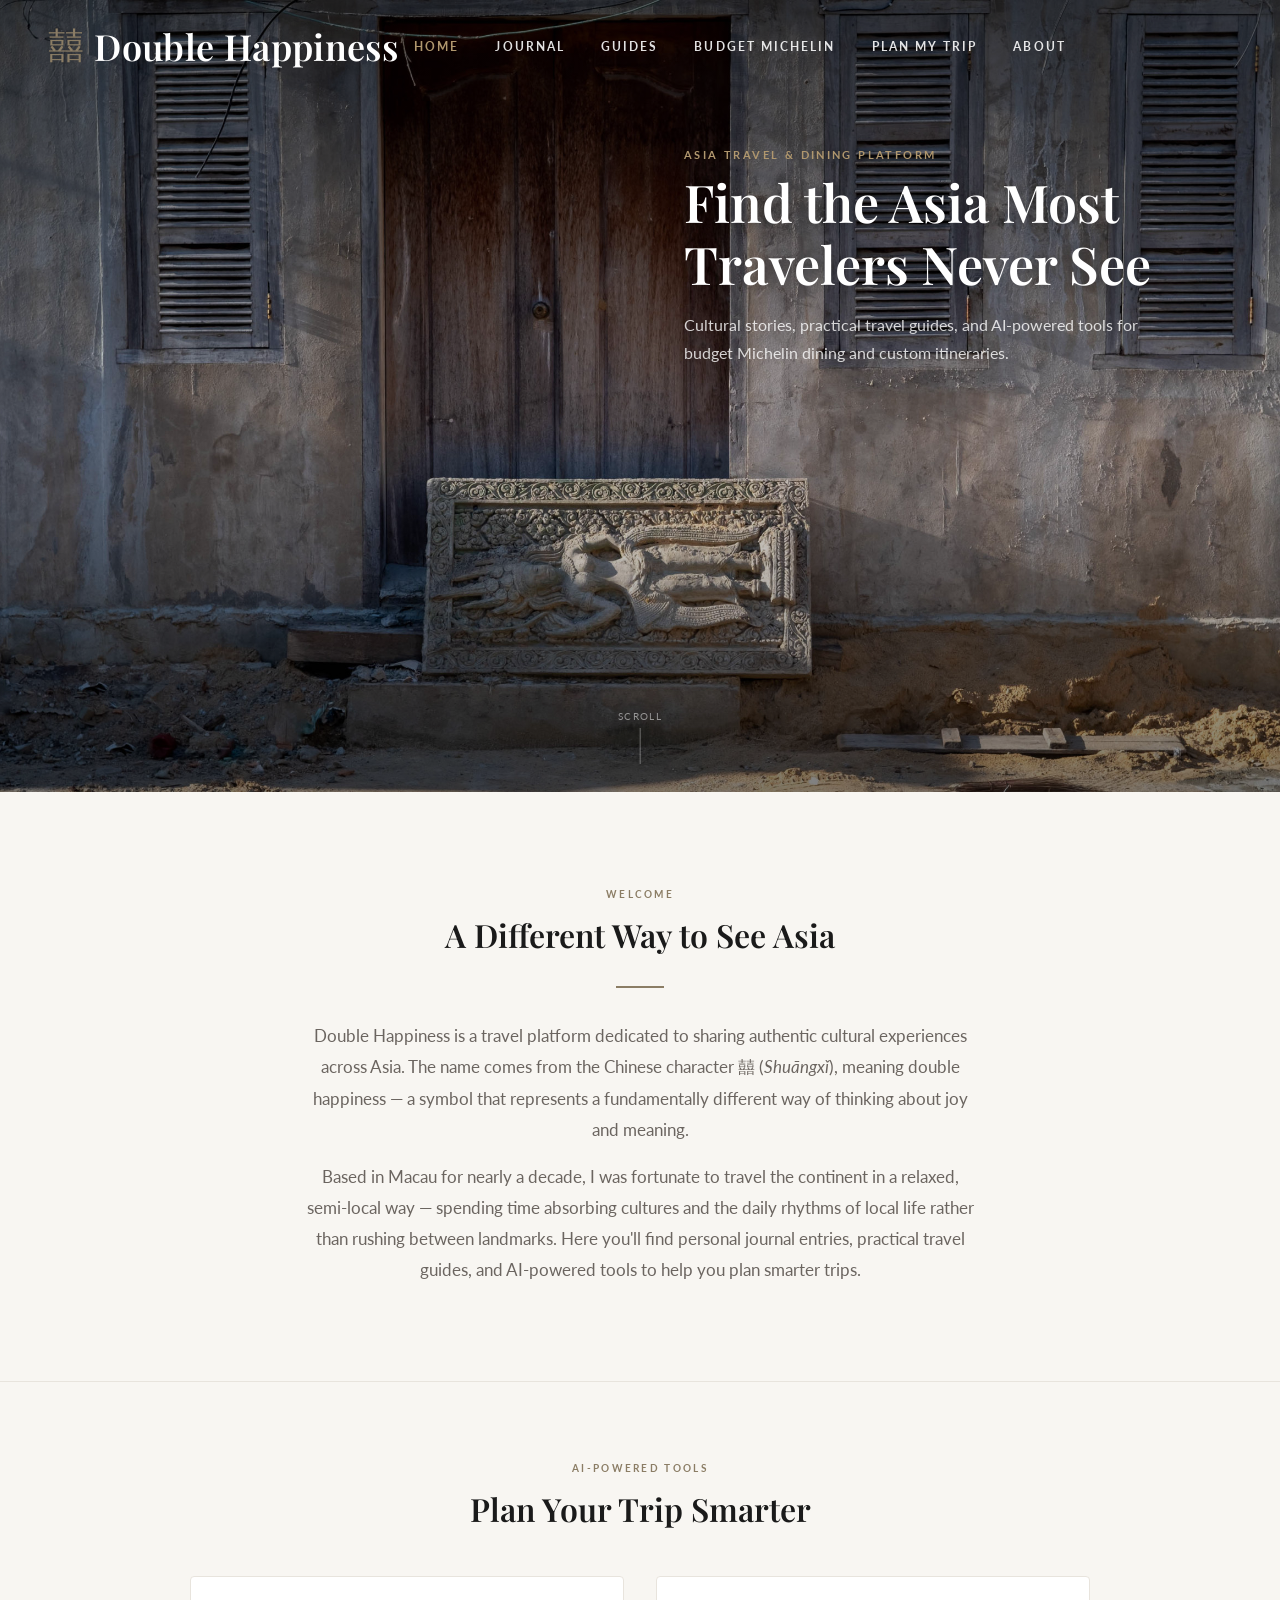
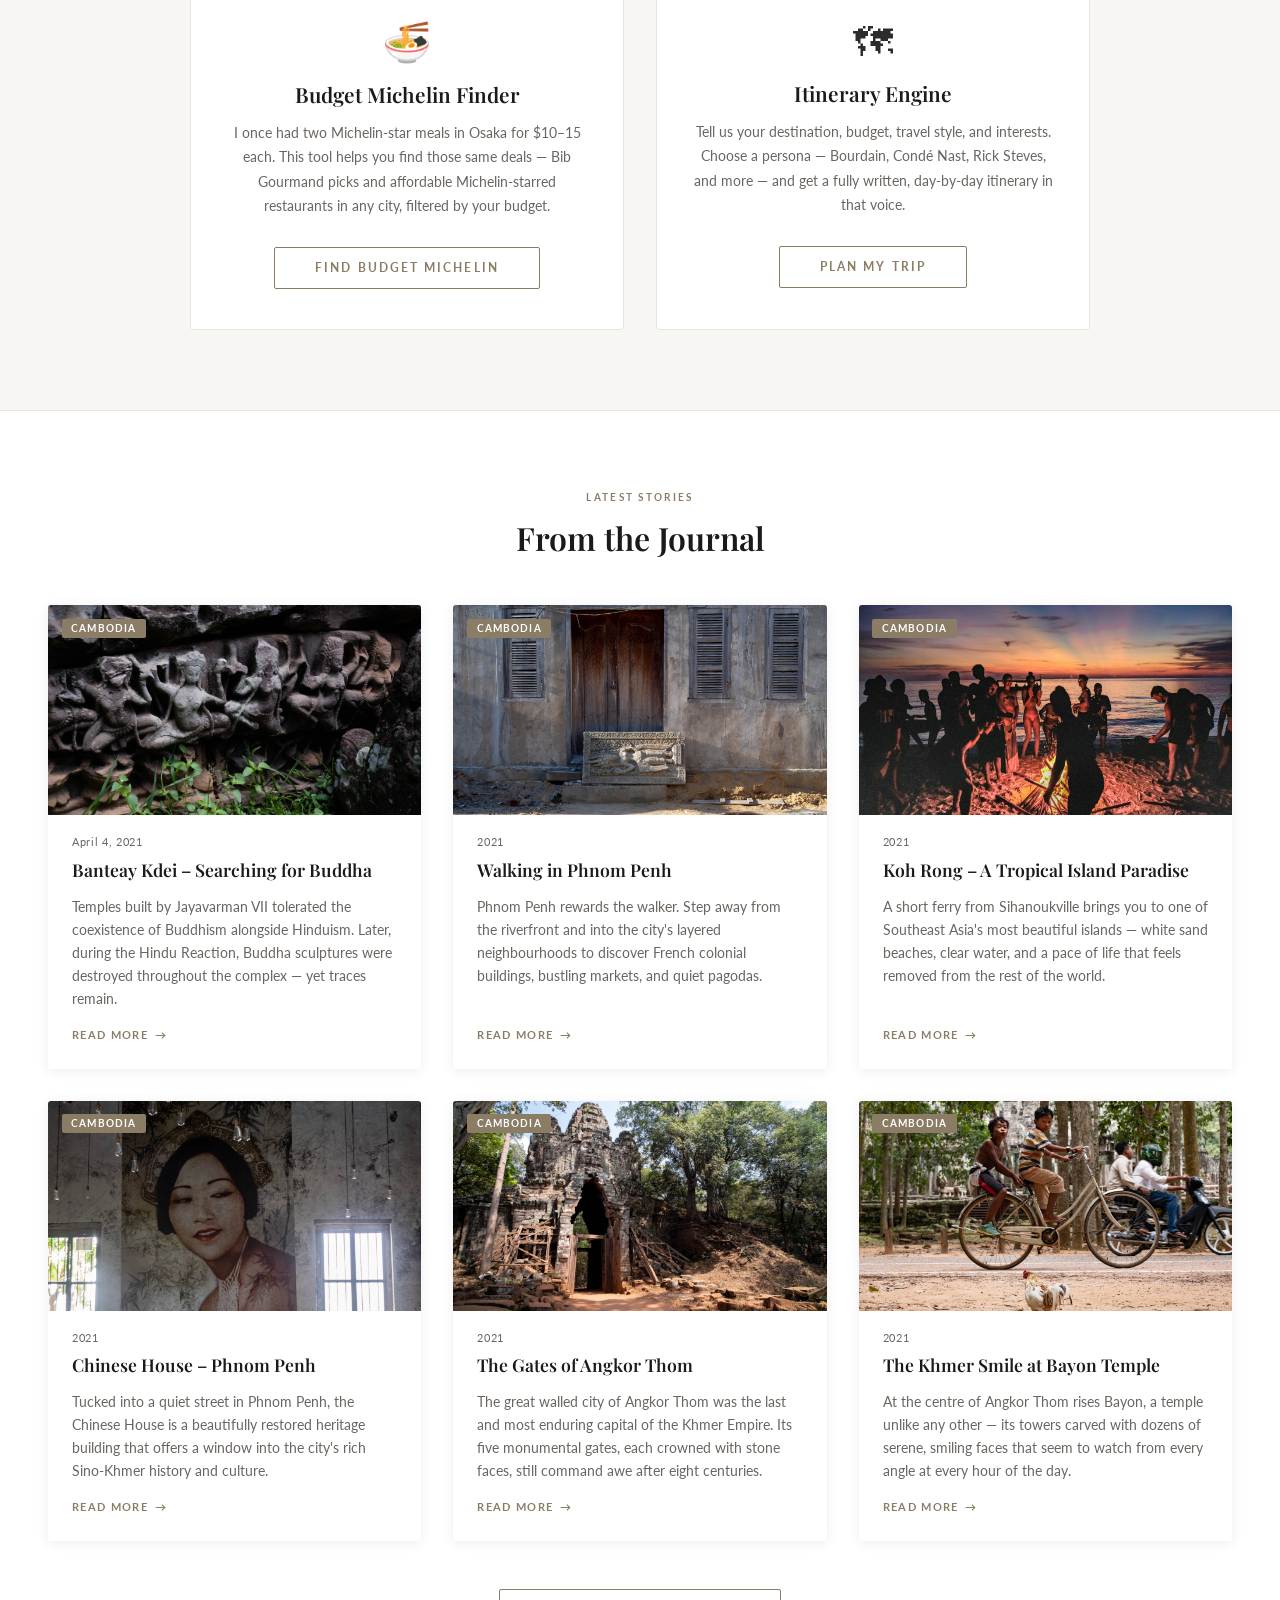
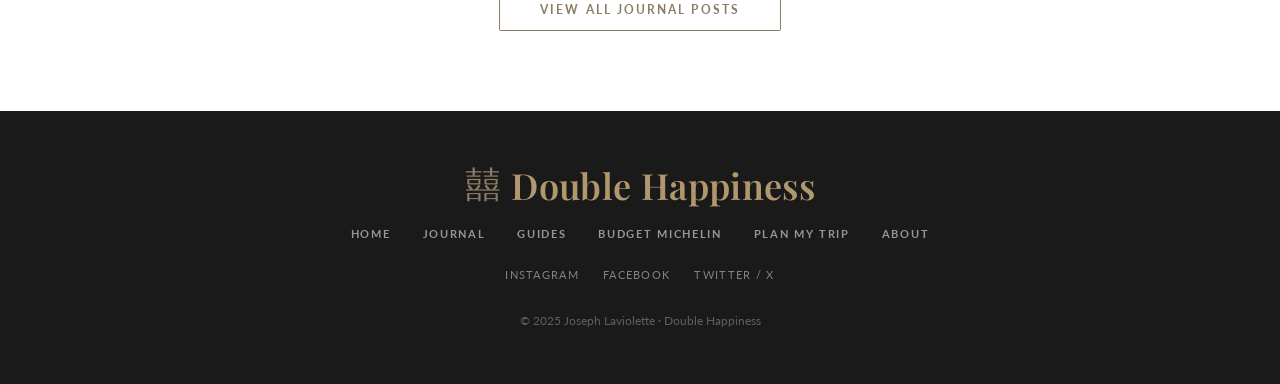
==== index.html @ 0dd3d12e "Transform site: navigation, journal, guides, Michelin finder, itinerary engine - Rename blog.html → " ====
<!DOCTYPE html>
<html lang="en">
<head>
  <meta charset="UTF-8">
  <meta name="viewport" content="width=device-width, initial-scale=1.0">
  <title>Double Happiness – Asia Travel & Dining Platform</title>
  <meta name="description" content="Double Happiness is an Asia travel platform by Joseph Laviolette — cultural stories, practical guides, and AI-powered tools to plan your perfect Asia trip.">
  <link rel="canonical" href="https://doublehappiness.life/">
  <link rel="preconnect" href="https://fonts.googleapis.com">
  <link rel="preconnect" href="https://fonts.gstatic.com" crossorigin>
  <link href="https://fonts.googleapis.com/css2?family=Playfair+Display:ital,wght@0,400;0,600;1,400&family=Lato:wght@300;400;700&display=swap" rel="stylesheet">
  <link rel="stylesheet" href="css/styles.css">
</head>
<body>

  <!-- Sticky nav (appears on scroll) -->
  <nav class="sticky-nav" id="stickyNav" aria-label="Primary navigation">
    <a href="index.html" class="logo">
      <span class="logo-char">囍</span>
      <span class="logo-text">
        <span class="logo-name">Double Happiness</span>
        <span class="logo-tagline">Asia Travel & Dining Platform</span>
      </span>
    </a>
    <div class="hero-nav">
      <a href="index.html" class="active">Home</a>
      <a href="journal.html">Journal</a>
      <a href="guides.html">Guides</a>
      <a href="michelin.html">Budget Michelin</a>
      <a href="plan.html">Plan My Trip</a>
      <a href="about.html">About</a>
    </div>
    <div></div>
  </nav>

  <!-- HERO -->
  <header class="hero">

    <div class="hero-header">
      <!-- Logo – left column -->
      <a href="index.html" class="logo">
        <span class="logo-char">囍</span>
        <span class="logo-text">
          <span class="logo-name">Double Happiness</span>
          <span class="logo-tagline">Asia Travel & Dining Platform</span>
        </span>
      </a>

      <!-- Nav – center column -->
      <nav class="hero-nav" aria-label="Primary navigation">
        <a href="index.html" class="active">Home</a>
        <a href="journal.html">Journal</a>
        <a href="guides.html">Guides</a>
        <a href="michelin.html">Budget Michelin</a>
        <a href="plan.html">Plan My Trip</a>
        <a href="about.html">About</a>
      </nav>

      <!-- Right column (empty, balances grid) -->
      <div></div>
    </div>

    <!-- Hero text -->
    <div class="hero-body">
      <div>
        <p class="hero-label">Asia Travel & Dining Platform</p>
        <h1 class="hero-title">Find the Asia Most Travelers Never See</h1>
        <p class="hero-desc">Cultural stories, practical travel guides, and AI-powered tools for budget Michelin dining and custom itineraries.</p>
      </div>
    </div>

    <!-- Scroll indicator -->
    <div class="scroll-cue" aria-hidden="true">Scroll</div>

  </header>

  <!-- INTRO -->
  <section class="intro">
    <div class="intro-inner">
      <span class="section-label">Welcome</span>
      <h2>A Different Way to See Asia</h2>
      <div class="divider"></div>
      <p>
        Double Happiness is a travel platform dedicated to sharing authentic cultural experiences across Asia. The name comes from the Chinese character 囍 (<em>Shuāngxǐ</em>), meaning double happiness — a symbol that represents a fundamentally different way of thinking about joy and meaning.
      </p>
      <p>
        Based in Macau for nearly a decade, I was fortunate to travel the continent in a relaxed, semi-local way — spending time absorbing cultures and the daily rhythms of local life rather than rushing between landmarks. Here you'll find personal journal entries, practical travel guides, and AI-powered tools to help you plan smarter trips.
      </p>
    </div>
  </section>

  <!-- TOOLS SECTION -->
  <section class="tools-section">
    <div class="section-header">
      <span class="section-label">AI-Powered Tools</span>
      <h2>Plan Your Trip Smarter</h2>
    </div>
    <div class="tools-grid">

      <article class="tool-feature-card">
        <div class="tool-feature-icon">🍜</div>
        <h3>Budget Michelin Finder</h3>
        <p>I once had two Michelin-star meals in Osaka for $10–15 each. This tool helps you find those same deals — Bib Gourmand picks and affordable Michelin-starred restaurants in any city, filtered by your budget.</p>
        <a href="michelin.html" class="btn-outline">Find Budget Michelin</a>
      </article>

      <article class="tool-feature-card">
        <div class="tool-feature-icon">🗺</div>
        <h3>Itinerary Engine</h3>
        <p>Tell us your destination, budget, travel style, and interests. Choose a persona — Bourdain, Condé Nast, Rick Steves, and more — and get a fully written, day-by-day itinerary in that voice.</p>
        <a href="plan.html" class="btn-outline">Plan My Trip</a>
      </article>

    </div>
  </section>

  <!-- JOURNAL POSTS -->
  <section class="blog-section">
    <div class="section-header">
      <span class="section-label">Latest Stories</span>
      <h2>From the Journal</h2>
    </div>

    <div class="posts-grid">

      <!-- Post 1: Banteay Kdei -->
      <article class="post-card">
        <div class="post-card-img">
          <img src="images/bantaey-kdei-1577.jpg" alt="Banteay Kdei temple carvings, Cambodia" loading="lazy">
          <span class="post-tag">Cambodia</span>
        </div>
        <div class="post-card-body">
          <p class="post-meta">April 4, 2021</p>
          <h3><a href="posts/banteay-kdei.html">Banteay Kdei – Searching for Buddha</a></h3>
          <p class="post-excerpt">Temples built by Jayavarman VII tolerated the coexistence of Buddhism alongside Hinduism. Later, during the Hindu Reaction, Buddha sculptures were destroyed throughout the complex — yet traces remain.</p>
          <a href="posts/banteay-kdei.html" class="read-more">Read More</a>
        </div>
      </article>

      <!-- Post 2: Walking in Phnom Penh -->
      <article class="post-card">
        <div class="post-card-img">
          <img src="images/phnom-penh-9-of-10-scaled.jpg" alt="Walking the streets of Phnom Penh, Cambodia" loading="lazy">
          <span class="post-tag">Cambodia</span>
        </div>
        <div class="post-card-body">
          <p class="post-meta">2021</p>
          <h3><a href="posts/walking-in-phnom-penh.html">Walking in Phnom Penh</a></h3>
          <p class="post-excerpt">Phnom Penh rewards the walker. Step away from the riverfront and into the city's layered neighbourhoods to discover French colonial buildings, bustling markets, and quiet pagodas.</p>
          <a href="posts/walking-in-phnom-penh.html" class="read-more">Read More</a>
        </div>
      </article>

      <!-- Post 3: Koh Rong -->
      <article class="post-card">
        <div class="post-card-img">
          <img src="images/koh-rong-2-of-15-scaled.jpg" alt="Turquoise waters of Koh Rong island, Cambodia" loading="lazy">
          <span class="post-tag">Cambodia</span>
        </div>
        <div class="post-card-body">
          <p class="post-meta">2021</p>
          <h3><a href="posts/koh-rong.html">Koh Rong – A Tropical Island Paradise</a></h3>
          <p class="post-excerpt">A short ferry from Sihanoukville brings you to one of Southeast Asia's most beautiful islands — white sand beaches, clear water, and a pace of life that feels removed from the rest of the world.</p>
          <a href="posts/koh-rong.html" class="read-more">Read More</a>
        </div>
      </article>

      <!-- Post 4: Chinese House -->
      <article class="post-card">
        <div class="post-card-img">
          <img src="images/Chinese-House-Girl-1-of-1-scaled.jpg" alt="Chinese House interior, Phnom Penh" loading="lazy">
          <span class="post-tag">Cambodia</span>
        </div>
        <div class="post-card-body">
          <p class="post-meta">2021</p>
          <h3><a href="posts/chinese-house-phnom-penh.html">Chinese House – Phnom Penh</a></h3>
          <p class="post-excerpt">Tucked into a quiet street in Phnom Penh, the Chinese House is a beautifully restored heritage building that offers a window into the city's rich Sino-Khmer history and culture.</p>
          <a href="posts/chinese-house-phnom-penh.html" class="read-more">Read More</a>
        </div>
      </article>

      <!-- Post 5: Gates of Angkor Thom -->
      <article class="post-card">
        <div class="post-card-img">
          <img src="images/Angkor-Thom-1-of-1.jpg" alt="The South Gate of Angkor Thom, Cambodia" loading="lazy">
          <span class="post-tag">Cambodia</span>
        </div>
        <div class="post-card-body">
          <p class="post-meta">2021</p>
          <h3><a href="posts/gates-of-angkor-thom.html">The Gates of Angkor Thom</a></h3>
          <p class="post-excerpt">The great walled city of Angkor Thom was the last and most enduring capital of the Khmer Empire. Its five monumental gates, each crowned with stone faces, still command awe after eight centuries.</p>
          <a href="posts/gates-of-angkor-thom.html" class="read-more">Read More</a>
        </div>
      </article>

      <!-- Post 6: Bayon Temple -->
      <article class="post-card">
        <div class="post-card-img">
          <img src="images/Bayon-4-of-2-scaled.jpg" alt="The enigmatic faces of Bayon Temple, Angkor" loading="lazy">
          <span class="post-tag">Cambodia</span>
        </div>
        <div class="post-card-body">
          <p class="post-meta">2021</p>
          <h3><a href="posts/khmer-smile-bayon-temple.html">The Khmer Smile at Bayon Temple</a></h3>
          <p class="post-excerpt">At the centre of Angkor Thom rises Bayon, a temple unlike any other — its towers carved with dozens of serene, smiling faces that seem to watch from every angle at every hour of the day.</p>
          <a href="posts/khmer-smile-bayon-temple.html" class="read-more">Read More</a>
        </div>
      </article>

    </div>

    <div class="view-all-wrap">
      <a href="journal.html" class="btn-outline">View All Journal Posts</a>
    </div>
  </section>

  <!-- FOOTER -->
  <footer>
    <a href="index.html" class="footer-logo logo">
      <span class="logo-char">囍</span>
      <span class="logo-text">
        <span class="logo-name">Double Happiness</span>
        <span class="logo-tagline">Asia Travel & Dining Platform</span>
      </span>
    </a>

    <nav class="footer-nav" aria-label="Footer navigation">
      <a href="index.html">Home</a>
      <a href="journal.html">Journal</a>
      <a href="guides.html">Guides</a>
      <a href="michelin.html">Budget Michelin</a>
      <a href="plan.html">Plan My Trip</a>
      <a href="about.html">About</a>
    </nav>

    <div class="footer-social">
      <a href="https://www.instagram.com/" target="_blank" rel="noopener">Instagram</a>
      <a href="https://www.facebook.com/" target="_blank" rel="noopener">Facebook</a>
      <a href="https://twitter.com/" target="_blank" rel="noopener">Twitter / X</a>
    </div>

    <p class="footer-copy">&copy; 2025 Joseph Laviolette · Double Happiness</p>
  </footer>

  <script>
    const stickyNav = document.getElementById('stickyNav');
    const heroEl = document.querySelector('.hero');
    window.addEventListener('scroll', () => {
      const threshold = heroEl.offsetHeight * 0.65;
      stickyNav.classList.toggle('visible', window.scrollY > threshold);
    }, { passive: true });
  </script>

</body>
</html>
---- css/styles.css ----
/* ===========================
   Double Happiness – styles.css
   =========================== */

*, *::before, *::after { box-sizing: border-box; margin: 0; padding: 0; }

html { font-size: 16px; scroll-behavior: smooth; }

body {
  font-family: 'Lato', sans-serif;
  color: #2c2c2c;
  background: #fff;
  -webkit-font-smoothing: antialiased;
}

:root {
  --gold: #8b7d65;
  --gold-light: #b0976e;
  --dark: #1a1a1a;
  --text: #2c2c2c;
  --text-light: #6b6560;
  --bg-light: #f8f6f2;
  --border: #e8e4dd;
  --white: #fff;
}

img { display: block; max-width: 100%; }
a { color: inherit; }

/* ── Typography ── */
h1, h2, h3, h4 { font-family: 'Playfair Display', serif; font-weight: 600; line-height: 1.2; }


/* ══════════════════════════════
   LOGO
══════════════════════════════ */
.logo {
  display: flex;
  align-items: center;
  gap: 0.65rem;
  text-decoration: none;
  flex-shrink: 0;
}

.logo-char {
  font-size: 2.25rem;
  color: var(--gold);
  line-height: 1;
  font-family: serif;
}

.logo-text {
  display: flex;
  flex-direction: column;
}

.logo-name {
  font-family: 'Playfair Display', serif;
  font-size: 2.25rem;
  font-weight: 600;
  color: #fff;
  letter-spacing: 0.01em;
  line-height: 1;
  white-space: nowrap;
}

.logo-tagline {
  display: none;
}


/* ══════════════════════════════
   HERO (HOME PAGE)
══════════════════════════════ */
.hero {
  position: relative;
  min-height: 88vh;
  background-image: url('../images/phnom-penh-9-of-10-scaled.jpg');
  background-size: cover;
  background-position: center 45%;
  display: flex;
  flex-direction: column;
}

.hero::before {
  content: '';
  position: absolute;
  inset: 0;
  background: linear-gradient(
    to bottom,
    rgba(0,0,0,0.58) 0%,
    rgba(0,0,0,0.12) 55%,
    rgba(0,0,0,0.5) 100%
  );
  pointer-events: none;
}

/* Header bar inside hero */
.hero-header {
  position: relative;
  z-index: 10;
  display: grid;
  grid-template-columns: 1fr auto 1fr;
  align-items: center;
  padding: 1.75rem 3rem;
  gap: 1rem;
}

.hero-nav {
  display: flex;
  gap: 2.25rem;
  justify-content: center;
}

.hero-nav a {
  color: rgba(255,255,255,0.88);
  text-decoration: none;
  font-size: 0.72rem;
  letter-spacing: 0.18em;
  text-transform: uppercase;
  font-weight: 700;
  transition: color 0.2s;
}

.hero-nav a:hover,
.hero-nav a.active { color: var(--gold-light); }

/* Bottom text block in hero */
.hero-body {
  position: relative;
  z-index: 10;
  flex: 1;
  display: flex;
  align-items: flex-start;
  justify-content: flex-end;
  padding: 3.5rem 3.5rem 0;
}

.hero-label {
  font-size: 0.68rem;
  letter-spacing: 0.22em;
  text-transform: uppercase;
  color: var(--gold-light);
  font-weight: 700;
  margin-bottom: 0.6rem;
}

.hero-title {
  font-family: 'Playfair Display', serif;
  font-size: clamp(2rem, 4.5vw, 3.25rem);
  color: #fff;
  line-height: 1.2;
  max-width: 540px;
  font-weight: 600;
  text-shadow: 0 2px 12px rgba(0,0,0,0.25);
}

.hero-desc {
  margin-top: 1rem;
  font-size: 1rem;
  color: rgba(255,255,255,0.8);
  line-height: 1.7;
  max-width: 480px;
}

/* Scroll cue */
.scroll-cue {
  position: absolute;
  bottom: 1.75rem;
  left: 50%;
  transform: translateX(-50%);
  z-index: 10;
  display: flex;
  flex-direction: column;
  align-items: center;
  gap: 0.4rem;
  color: rgba(255,255,255,0.5);
  font-size: 0.6rem;
  letter-spacing: 0.15em;
  text-transform: uppercase;
}

.scroll-cue::after {
  content: '';
  display: block;
  width: 1px;
  height: 36px;
  background: rgba(255,255,255,0.35);
}


/* ══════════════════════════════
   STICKY NAV (scrolled state)
══════════════════════════════ */
.sticky-nav {
  position: fixed;
  top: 0;
  left: 0;
  right: 0;
  z-index: 100;
  background: rgba(20,18,16,0.96);
  backdrop-filter: blur(8px);
  display: grid;
  grid-template-columns: 1fr auto 1fr;
  align-items: center;
  padding: 1rem 3rem;
  gap: 1rem;
  transform: translateY(-100%);
  transition: transform 0.3s ease;
}

.sticky-nav.visible { transform: translateY(0); }

.sticky-nav .logo-name { color: var(--gold-light); }
.sticky-nav .logo-tagline { color: rgba(255,255,255,0.45); }

.sticky-nav .hero-nav a { color: rgba(255,255,255,0.75); }
.sticky-nav .hero-nav a:hover { color: var(--gold-light); }


/* ══════════════════════════════
   INTRO SECTION
══════════════════════════════ */
.intro {
  background: var(--bg-light);
  padding: 6rem 3rem;
  text-align: center;
}

.intro-inner { max-width: 680px; margin: 0 auto; }

.section-label {
  display: block;
  font-size: 0.65rem;
  letter-spacing: 0.22em;
  text-transform: uppercase;
  color: var(--gold);
  font-weight: 700;
  margin-bottom: 1rem;
}

.intro h2 {
  font-size: 2rem;
  color: var(--dark);
  margin-bottom: 1.5rem;
}

.intro p {
  font-size: 1.05rem;
  line-height: 1.85;
  color: var(--text-light);
  margin-bottom: 1rem;
}

.intro p:last-child { margin-bottom: 0; }

.divider {
  width: 48px;
  height: 2px;
  background: var(--gold);
  margin: 2rem auto;
}


/* ══════════════════════════════
   BLOG GRID
══════════════════════════════ */
.blog-section {
  padding: 5rem 3rem;
  background: #fff;
}

.section-header {
  text-align: center;
  margin-bottom: 3rem;
}

.section-header h2 { font-size: 2rem; color: var(--dark); }

.posts-grid {
  display: grid;
  grid-template-columns: repeat(3, 1fr);
  gap: 2rem;
  max-width: 1200px;
  margin: 0 auto;
}

.post-card {
  border-radius: 3px;
  overflow: hidden;
  box-shadow: 0 2px 14px rgba(0,0,0,0.07);
  transition: transform 0.25s ease, box-shadow 0.25s ease;
  background: #fff;
  display: flex;
  flex-direction: column;
}

.post-card:hover {
  transform: translateY(-5px);
  box-shadow: 0 10px 28px rgba(0,0,0,0.12);
}

.post-card-img {
  position: relative;
  overflow: hidden;
  height: 210px;
}

.post-card-img img {
  width: 100%;
  height: 100%;
  object-fit: cover;
  transition: transform 0.4s ease;
}

.post-card:hover .post-card-img img { transform: scale(1.04); }

.post-tag {
  position: absolute;
  top: 0.85rem;
  left: 0.85rem;
  display: inline-block;
  font-size: 0.6rem;
  letter-spacing: 0.12em;
  text-transform: uppercase;
  font-weight: 700;
  color: #fff;
  background: var(--gold);
  padding: 0.25rem 0.6rem;
  border-radius: 2px;
}

.post-card-body {
  padding: 1.25rem 1.5rem 1.75rem;
  flex: 1;
  display: flex;
  flex-direction: column;
}

.post-meta {
  font-size: 0.7rem;
  color: var(--text-light);
  letter-spacing: 0.06em;
  margin-bottom: 0.6rem;
}

.post-card h3 {
  font-size: 1.1rem;
  line-height: 1.4;
  margin-bottom: 0.75rem;
  color: var(--dark);
}

.post-card h3 a {
  text-decoration: none;
  transition: color 0.2s;
}

.post-card h3 a:hover { color: var(--gold); }

.post-excerpt {
  font-size: 0.875rem;
  color: var(--text-light);
  line-height: 1.65;
  flex: 1;
  margin-bottom: 1.1rem;
}

.read-more {
  display: inline-flex;
  align-items: center;
  gap: 0.4rem;
  font-size: 0.7rem;
  letter-spacing: 0.12em;
  text-transform: uppercase;
  font-weight: 700;
  color: var(--gold);
  text-decoration: none;
  transition: gap 0.2s, color 0.2s;
}

.read-more::after { content: '→'; }
.read-more:hover { gap: 0.65rem; color: var(--gold-light); }

/* View all link */
.view-all-wrap { text-align: center; margin-top: 3rem; }

.btn-outline {
  display: inline-block;
  padding: 0.85rem 2.5rem;
  border: 1px solid var(--gold);
  color: var(--gold);
  font-size: 0.72rem;
  letter-spacing: 0.18em;
  text-transform: uppercase;
  font-weight: 700;
  text-decoration: none;
  border-radius: 2px;
  transition: background 0.2s, color 0.2s;
}

.btn-outline:hover {
  background: var(--gold);
  color: #fff;
}


/* ══════════════════════════════
   FOOTER
══════════════════════════════ */
footer {
  background: var(--dark);
  padding: 3.5rem 3rem;
  text-align: center;
}

.footer-logo {
  display: inline-flex;
  align-items: center;
  gap: 0.65rem;
  margin-bottom: 1.5rem;
  text-decoration: none;
}

.footer-logo .logo-name { color: var(--gold-light); }
.footer-logo .logo-tagline { color: rgba(255,255,255,0.45); }
.footer-logo .logo-char { color: var(--gold); }

.footer-nav {
  display: flex;
  gap: 2rem;
  justify-content: center;
  margin-bottom: 1.75rem;
}

.footer-nav a {
  color: rgba(255,255,255,0.55);
  text-decoration: none;
  font-size: 0.7rem;
  letter-spacing: 0.15em;
  text-transform: uppercase;
  font-weight: 700;
  transition: color 0.2s;
}

.footer-nav a:hover { color: var(--gold-light); }

.footer-social {
  display: flex;
  gap: 1.5rem;
  justify-content: center;
  margin-bottom: 2rem;
}

.footer-social a {
  color: rgba(255,255,255,0.45);
  text-decoration: none;
  font-size: 0.68rem;
  letter-spacing: 0.12em;
  text-transform: uppercase;
  transition: color 0.2s;
}

.footer-social a:hover { color: var(--gold-light); }

.footer-copy {
  font-size: 0.75rem;
  color: rgba(255,255,255,0.3);
}


/* ══════════════════════════════
   PAGE HEADER (non-hero pages)
══════════════════════════════ */
.page-header {
  background: var(--dark);
  display: grid;
  grid-template-columns: 1fr auto 1fr;
  align-items: center;
  padding: 1.5rem 3rem;
  gap: 1rem;
}

.page-header .logo-name { color: var(--gold-light); }
.page-header .logo-tagline { color: rgba(255,255,255,0.45); }

.page-nav {
  display: flex;
  gap: 2.25rem;
  justify-content: center;
}

.page-nav a {
  color: rgba(255,255,255,0.7);
  text-decoration: none;
  font-size: 0.72rem;
  letter-spacing: 0.18em;
  text-transform: uppercase;
  font-weight: 700;
  transition: color 0.2s;
}

.page-nav a:hover,
.page-nav a.active { color: var(--gold-light); }

/* Page title banner */
.page-banner {
  background: var(--bg-light);
  border-bottom: 1px solid var(--border);
  padding: 3.5rem 3rem 3rem;
  text-align: center;
}

.page-banner h1 {
  font-size: 2.5rem;
  color: var(--dark);
  margin-bottom: 0.5rem;
}

.page-banner p {
  color: var(--text-light);
  font-size: 0.95rem;
}


/* ══════════════════════════════
   ABOUT PAGE
══════════════════════════════ */
.about-content {
  max-width: 860px;
  margin: 0 auto;
  padding: 5rem 2rem 6rem;
}

.about-intro {
  display: flex;
  gap: 3.5rem;
  align-items: flex-start;
  margin-bottom: 3.5rem;
  padding-bottom: 3.5rem;
  border-bottom: 1px solid var(--border);
}

.author-photo-wrap { flex-shrink: 0; }

.author-photo {
  width: 200px;
  height: 200px;
  border-radius: 50%;
  object-fit: cover;
  border: 4px solid var(--gold);
}

.author-info { padding-top: 0.5rem; }

.author-name {
  font-size: 2rem;
  color: var(--dark);
  margin-bottom: 0.3rem;
}

.author-role {
  font-size: 0.68rem;
  letter-spacing: 0.2em;
  text-transform: uppercase;
  color: var(--gold);
  font-weight: 700;
  margin-bottom: 1.25rem;
}

.author-social {
  display: flex;
  gap: 1rem;
  margin-top: 1.5rem;
}

.author-social a {
  font-size: 0.68rem;
  letter-spacing: 0.12em;
  text-transform: uppercase;
  color: var(--text-light);
  text-decoration: none;
  border-bottom: 1px solid var(--border);
  padding-bottom: 2px;
  transition: color 0.2s, border-color 0.2s;
}

.author-social a:hover {
  color: var(--gold);
  border-color: var(--gold);
}

.about-body p {
  font-size: 1.05rem;
  line-height: 1.88;
  color: var(--text-light);
  margin-bottom: 1.5rem;
}

.about-body p:last-child { margin-bottom: 0; }

.about-body h3 {
  font-size: 1.5rem;
  color: var(--dark);
  margin: 2.5rem 0 1rem;
}


/* ══════════════════════════════
   BLOG LISTING PAGE
══════════════════════════════ */
.blog-listing {
  max-width: 1200px;
  margin: 0 auto;
  padding: 4rem 3rem 6rem;
}


/* ══════════════════════════════
   POST PAGE
══════════════════════════════ */

.post-cover {
  width: 100%;
  height: auto;
  display: block;
}

.post-header {
  max-width: 780px;
  margin: 3rem auto 0;
  padding: 0 2rem;
  text-align: center;
}

.post-category {
  display: inline-block;
  font-size: 0.65rem;
  letter-spacing: 0.2em;
  text-transform: uppercase;
  font-weight: 700;
  color: var(--gold);
  margin-bottom: 0.85rem;
}

.post-title {
  font-size: clamp(1.75rem, 4vw, 2.75rem);
  color: var(--dark);
  line-height: 1.2;
  margin-bottom: 0.85rem;
}

.post-date {
  font-size: 0.78rem;
  color: var(--text-light);
  letter-spacing: 0.06em;
}

.post-rule {
  width: 48px;
  height: 2px;
  background: var(--gold);
  margin: 2rem auto;
}

.post-body {
  max-width: 700px;
  margin: 0 auto;
  padding: 0 2rem 6rem;
}

.post-body p {
  font-size: 1.08rem;
  line-height: 1.9;
  color: var(--text-light);
  margin-bottom: 1.5rem;
}

.post-body p:last-child { margin-bottom: 0; }

/* Post navigation (prev/next) */
.post-nav {
  border-top: 1px solid var(--border);
  max-width: 780px;
  margin: 0 auto;
  padding: 2.5rem 2rem 5rem;
  display: grid;
  grid-template-columns: 1fr 1fr;
  gap: 2rem;
}

.post-nav-item { display: flex; flex-direction: column; gap: 0.4rem; }
.post-nav-item.next { text-align: right; }

.post-nav-label {
  font-size: 0.62rem;
  letter-spacing: 0.18em;
  text-transform: uppercase;
  color: var(--text-light);
  font-weight: 700;
}

.post-nav-title {
  font-family: 'Playfair Display', serif;
  font-size: 0.95rem;
  color: var(--dark);
  text-decoration: none;
  transition: color 0.2s;
  line-height: 1.35;
}

.post-nav-title:hover { color: var(--gold); }

.post-back {
  display: block;
  text-align: center;
  margin-bottom: 3rem;
}

.post-back a {
  font-size: 0.7rem;
  letter-spacing: 0.15em;
  text-transform: uppercase;
  font-weight: 700;
  color: var(--gold);
  text-decoration: none;
  transition: color 0.2s;
}

.post-back a:hover { color: var(--gold-light); }

/* ══════════════════════════════
   RESPONSIVE
══════════════════════════════ */
@media (max-width: 1024px) {
  .posts-grid { grid-template-columns: repeat(2, 1fr); }
}

@media (max-width: 768px) {
  .hero-header,
  .sticky-nav,
  .page-header { grid-template-columns: 1fr; gap: 0.75rem; padding-left: 1.5rem; padding-right: 1.5rem; }

  .hero-nav,
  .page-nav { justify-content: flex-start; }

  .hero-body { padding: 0 1.5rem 3.5rem; }

  .intro,
  .blog-section { padding-left: 1.5rem; padding-right: 1.5rem; }

  .about-intro { flex-direction: column; align-items: center; text-align: center; gap: 2rem; }
  .author-social { justify-content: center; }

  .blog-listing { padding-left: 1.5rem; padding-right: 1.5rem; }
}

@media (max-width: 600px) {
  .posts-grid { grid-template-columns: 1fr; }
  .hero { min-height: 75vh; }
  .hero-title { font-size: 1.75rem; }
  footer { padding-left: 1.5rem; padding-right: 1.5rem; }
  .footer-nav { flex-wrap: wrap; gap: 1rem; }
}


/* ══════════════════════════════
   TOOLS SECTION (homepage)
══════════════════════════════ */
.tools-section {
  background: var(--bg-light);
  padding: 5rem 3rem;
  border-top: 1px solid var(--border);
  border-bottom: 1px solid var(--border);
}

.tools-grid {
  display: grid;
  grid-template-columns: repeat(2, 1fr);
  gap: 2rem;
  max-width: 900px;
  margin: 3rem auto 0;
}

.tool-feature-card {
  background: var(--white);
  border: 1px solid var(--border);
  border-radius: 4px;
  padding: 2.5rem 2rem;
  text-align: center;
  transition: box-shadow 0.25s ease, transform 0.25s ease;
}

.tool-feature-card:hover {
  box-shadow: 0 8px 24px rgba(0,0,0,0.09);
  transform: translateY(-3px);
}

.tool-feature-icon {
  font-size: 2.5rem;
  margin-bottom: 1rem;
  display: block;
}

.tool-feature-card h3 {
  font-size: 1.3rem;
  color: var(--dark);
  margin-bottom: 0.85rem;
}

.tool-feature-card p {
  font-size: 0.9rem;
  color: var(--text-light);
  line-height: 1.7;
  margin-bottom: 1.75rem;
}


/* ══════════════════════════════
   GUIDES PAGE
══════════════════════════════ */
.guides-coming-soon {
  max-width: 640px;
  margin: 0 auto 4rem;
  text-align: center;
}

.guides-coming-soon h2 {
  font-size: 1.75rem;
  color: var(--dark);
  margin-bottom: 1.5rem;
}

.guides-coming-soon p {
  font-size: 1rem;
  color: var(--text-light);
  line-height: 1.8;
  margin-bottom: 1rem;
}

.guides-coming-soon a {
  color: var(--gold);
  text-decoration: underline;
  text-underline-offset: 3px;
}

.guides-placeholder-grid {
  opacity: 0.6;
}

.guide-card .post-card-body,
.guide-card-body {
  padding-top: 1.5rem;
}

.guide-tag-inline {
  display: inline-block;
  font-size: 0.6rem;
  letter-spacing: 0.12em;
  text-transform: uppercase;
  font-weight: 700;
  color: #fff;
  background: var(--gold);
  padding: 0.25rem 0.6rem;
  border-radius: 2px;
  margin-bottom: 0.6rem;
}


/* ══════════════════════════════
   TOOL PAGES (michelin + plan)
══════════════════════════════ */
.tool-page {
  max-width: 860px;
  margin: 0 auto;
  padding: 4rem 2rem 6rem;
}

.tool-intro {
  max-width: 660px;
  margin: 0 auto 3rem;
  text-align: center;
}

.tool-intro p {
  font-size: 1rem;
  line-height: 1.85;
  color: var(--text-light);
  margin-bottom: 1rem;
}

.tool-form-wrap {
  background: var(--bg-light);
  border: 1px solid var(--border);
  border-radius: 4px;
  padding: 2.5rem 2rem;
  margin-bottom: 3rem;
}

.tool-form { display: flex; flex-direction: column; gap: 1.5rem; }

.form-label {
  display: block;
  font-size: 0.68rem;
  letter-spacing: 0.15em;
  text-transform: uppercase;
  font-weight: 700;
  color: var(--dark);
  margin-bottom: 0.5rem;
}

.form-label-note {
  font-size: 0.62rem;
  letter-spacing: 0.08em;
  color: var(--text-light);
  text-transform: none;
  font-weight: 400;
}

.form-input,
.form-select {
  width: 100%;
  padding: 0.75rem 1rem;
  border: 1px solid var(--border);
  border-radius: 3px;
  font-family: 'Lato', sans-serif;
  font-size: 0.95rem;
  color: var(--text);
  background: var(--white);
  transition: border-color 0.2s;
  appearance: none;
}

.form-input:focus,
.form-select:focus {
  outline: none;
  border-color: var(--gold);
}

.form-row--main .form-input { font-size: 1.05rem; }

.form-row-group {
  display: grid;
  grid-template-columns: 1fr 1fr;
  gap: 1.25rem;
}

.tool-submit {
  display: inline-block;
  padding: 1rem 2.5rem;
  background: var(--gold);
  color: #fff;
  border: none;
  border-radius: 3px;
  font-family: 'Lato', sans-serif;
  font-size: 0.75rem;
  letter-spacing: 0.18em;
  text-transform: uppercase;
  font-weight: 700;
  cursor: pointer;
  transition: background 0.2s, transform 0.15s;
  align-self: flex-start;
}

.tool-submit:hover:not(:disabled) {
  background: var(--gold-light);
  transform: translateY(-1px);
}

.tool-submit:disabled { opacity: 0.55; cursor: not-allowed; }

/* Loading */
.tool-loading,
.tool-error {
  display: none;
  text-align: center;
  padding: 3rem 2rem;
}

.tool-loading.visible,
.tool-error.visible { display: block; }

.loading-spinner {
  width: 36px;
  height: 36px;
  border: 3px solid var(--border);
  border-top-color: var(--gold);
  border-radius: 50%;
  animation: spin 0.8s linear infinite;
  margin: 0 auto 1rem;
}

@keyframes spin { to { transform: rotate(360deg); } }

.tool-loading p { color: var(--text-light); font-size: 0.9rem; }
.tool-error p   { color: #b94040; font-size: 0.95rem; }

/* Results */
.tool-results,
.itinerary-output { display: none; }
.tool-results.visible,
.itinerary-output.visible { display: block; }

.results-header {
  text-align: center;
  margin-bottom: 2.5rem;
}

.results-header h2 { font-size: 1.75rem; color: var(--dark); }

.results-grid {
  display: grid;
  grid-template-columns: repeat(2, 1fr);
  gap: 1.5rem;
  margin-bottom: 3.5rem;
}

/* Michelin result cards */
.result-card {
  background: var(--white);
  border: 1px solid var(--border);
  border-radius: 4px;
  padding: 1.5rem;
  transition: box-shadow 0.2s;
}

.result-card:hover { box-shadow: 0 6px 18px rgba(0,0,0,0.08); }

.result-card-header {
  display: flex;
  align-items: flex-start;
  justify-content: space-between;
  gap: 0.75rem;
  margin-bottom: 0.6rem;
}

.result-name {
  font-size: 1.1rem;
  color: var(--dark);
  flex: 1;
}

.michelin-badge {
  display: inline-block;
  font-size: 0.58rem;
  letter-spacing: 0.1em;
  text-transform: uppercase;
  font-weight: 700;
  padding: 0.25rem 0.5rem;
  border-radius: 2px;
  white-space: nowrap;
  flex-shrink: 0;
}

.badge--star     { background: #b91c1c; color: #fff; }
.badge--bib      { background: var(--gold); color: #fff; }
.badge--selected { background: var(--bg-light); color: var(--gold); border: 1px solid var(--gold); }

.result-meta {
  display: flex;
  gap: 1rem;
  margin-bottom: 0.75rem;
}

.result-cuisine,
.result-price {
  font-size: 0.75rem;
  color: var(--text-light);
  letter-spacing: 0.05em;
}

.result-price { font-weight: 700; color: var(--gold); }

.result-desc {
  font-size: 0.88rem;
  color: var(--text-light);
  line-height: 1.65;
  margin-bottom: 0.6rem;
}

.result-tip {
  font-size: 0.82rem;
  color: var(--text);
  line-height: 1.6;
  background: var(--bg-light);
  padding: 0.6rem 0.85rem;
  border-radius: 3px;
  border-left: 2px solid var(--gold);
}

/* Affiliate strip */
.tool-affiliates {
  display: grid;
  grid-template-columns: repeat(3, 1fr);
  gap: 1.25rem;
  margin-top: 3.5rem;
  padding-top: 3rem;
  border-top: 1px solid var(--border);
}

.affiliate-card {
  text-align: center;
  padding: 1.5rem 1rem;
  background: var(--bg-light);
  border-radius: 4px;
}

.affiliate-label {
  font-size: 0.65rem;
  letter-spacing: 0.18em;
  text-transform: uppercase;
  font-weight: 700;
  color: var(--gold);
  margin-bottom: 0.5rem;
}

.affiliate-card p { font-size: 0.85rem; color: var(--text-light); margin-bottom: 1.25rem; line-height: 1.6; }

/* ── Plan form specifics ── */
.interest-grid {
  display: flex;
  flex-wrap: wrap;
  gap: 0.5rem;
}

.interest-btn {
  padding: 0.5rem 1.1rem;
  border: 1px solid var(--border);
  border-radius: 20px;
  background: var(--white);
  font-family: 'Lato', sans-serif;
  font-size: 0.75rem;
  letter-spacing: 0.08em;
  font-weight: 700;
  color: var(--text-light);
  cursor: pointer;
  transition: background 0.15s, color 0.15s, border-color 0.15s;
}

.interest-btn.active {
  background: var(--gold);
  border-color: var(--gold);
  color: #fff;
}

.interest-btn:hover:not(.active) {
  border-color: var(--gold);
  color: var(--gold);
}

.persona-grid {
  display: grid;
  grid-template-columns: repeat(5, 1fr);
  gap: 0.75rem;
}

.persona-card {
  display: flex;
  flex-direction: column;
  gap: 0.35rem;
  padding: 1rem 0.75rem;
  border: 1px solid var(--border);
  border-radius: 4px;
  cursor: pointer;
  transition: border-color 0.15s, box-shadow 0.15s;
  background: var(--white);
}

.persona-card input[type="radio"] { display: none; }

.persona-card.selected,
.persona-card:has(input:checked) {
  border-color: var(--gold);
  box-shadow: 0 0 0 1px var(--gold);
}

.persona-name {
  font-family: 'Playfair Display', serif;
  font-size: 0.9rem;
  font-weight: 600;
  color: var(--dark);
}

.persona-desc {
  font-size: 0.72rem;
  color: var(--text-light);
  line-height: 1.5;
}

/* ── Itinerary output ── */
.itinerary-header {
  text-align: center;
  margin-bottom: 3rem;
}

.itinerary-header h2 { font-size: 1.75rem; color: var(--dark); }

.itinerary-persona-tag {
  font-size: 0.7rem;
  letter-spacing: 0.15em;
  text-transform: uppercase;
  color: var(--gold);
  margin-top: 0.5rem;
  font-weight: 700;
}

.day-block {
  border-left: 2px solid var(--gold);
  padding: 1.5rem 0 1.5rem 1.75rem;
  margin-bottom: 2rem;
}

.day-block--teaser { margin-bottom: 0; }

.day-title {
  font-size: 1.3rem;
  color: var(--dark);
  margin-bottom: 1rem;
}

.day-segment { margin-bottom: 0.75rem; font-size: 0.95rem; line-height: 1.75; color: var(--text); }

.day-block p { font-size: 0.95rem; line-height: 1.75; color: var(--text-light); margin-bottom: 0.75rem; }

/* ── Email gate ── */
.email-gate { display: none; }
.email-gate.visible { display: block; }

.email-gate-inner {
  background: var(--bg-light);
  border: 1px solid var(--border);
  border-radius: 4px;
  padding: 2.5rem 2rem;
  text-align: center;
  margin: 2.5rem 0;
}

.email-gate-inner h3 {
  font-size: 1.35rem;
  color: var(--dark);
  margin-bottom: 0.75rem;
}

.email-gate-inner p {
  color: var(--text-light);
  font-size: 0.95rem;
  margin-bottom: 1.5rem;
}

.email-gate-form {
  display: flex;
  gap: 0.75rem;
  max-width: 460px;
  margin: 0 auto 1rem;
}

.email-gate-note { font-size: 0.75rem; color: var(--text-light); margin: 0; }

#itinFull { display: none; }
#itinFull.visible { display: block; }
#itinAffiliates { display: none; }
#itinAffiliates.visible { display: block; }


/* ══════════════════════════════
   RESPONSIVE – new components
══════════════════════════════ */
@media (max-width: 1024px) {
  .persona-grid { grid-template-columns: repeat(3, 1fr); }
}

@media (max-width: 768px) {
  .tools-grid          { grid-template-columns: 1fr; }
  .results-grid        { grid-template-columns: 1fr; }
  .tool-affiliates     { grid-template-columns: 1fr; }
  .form-row-group      { grid-template-columns: 1fr; }
  .persona-grid        { grid-template-columns: repeat(2, 1fr); }
  .email-gate-form     { flex-direction: column; }
  .tools-section       { padding-left: 1.5rem; padding-right: 1.5rem; }
  .tool-page           { padding-left: 1.5rem; padding-right: 1.5rem; }
}

@media (max-width: 600px) {
  .persona-grid { grid-template-columns: 1fr 1fr; }
}
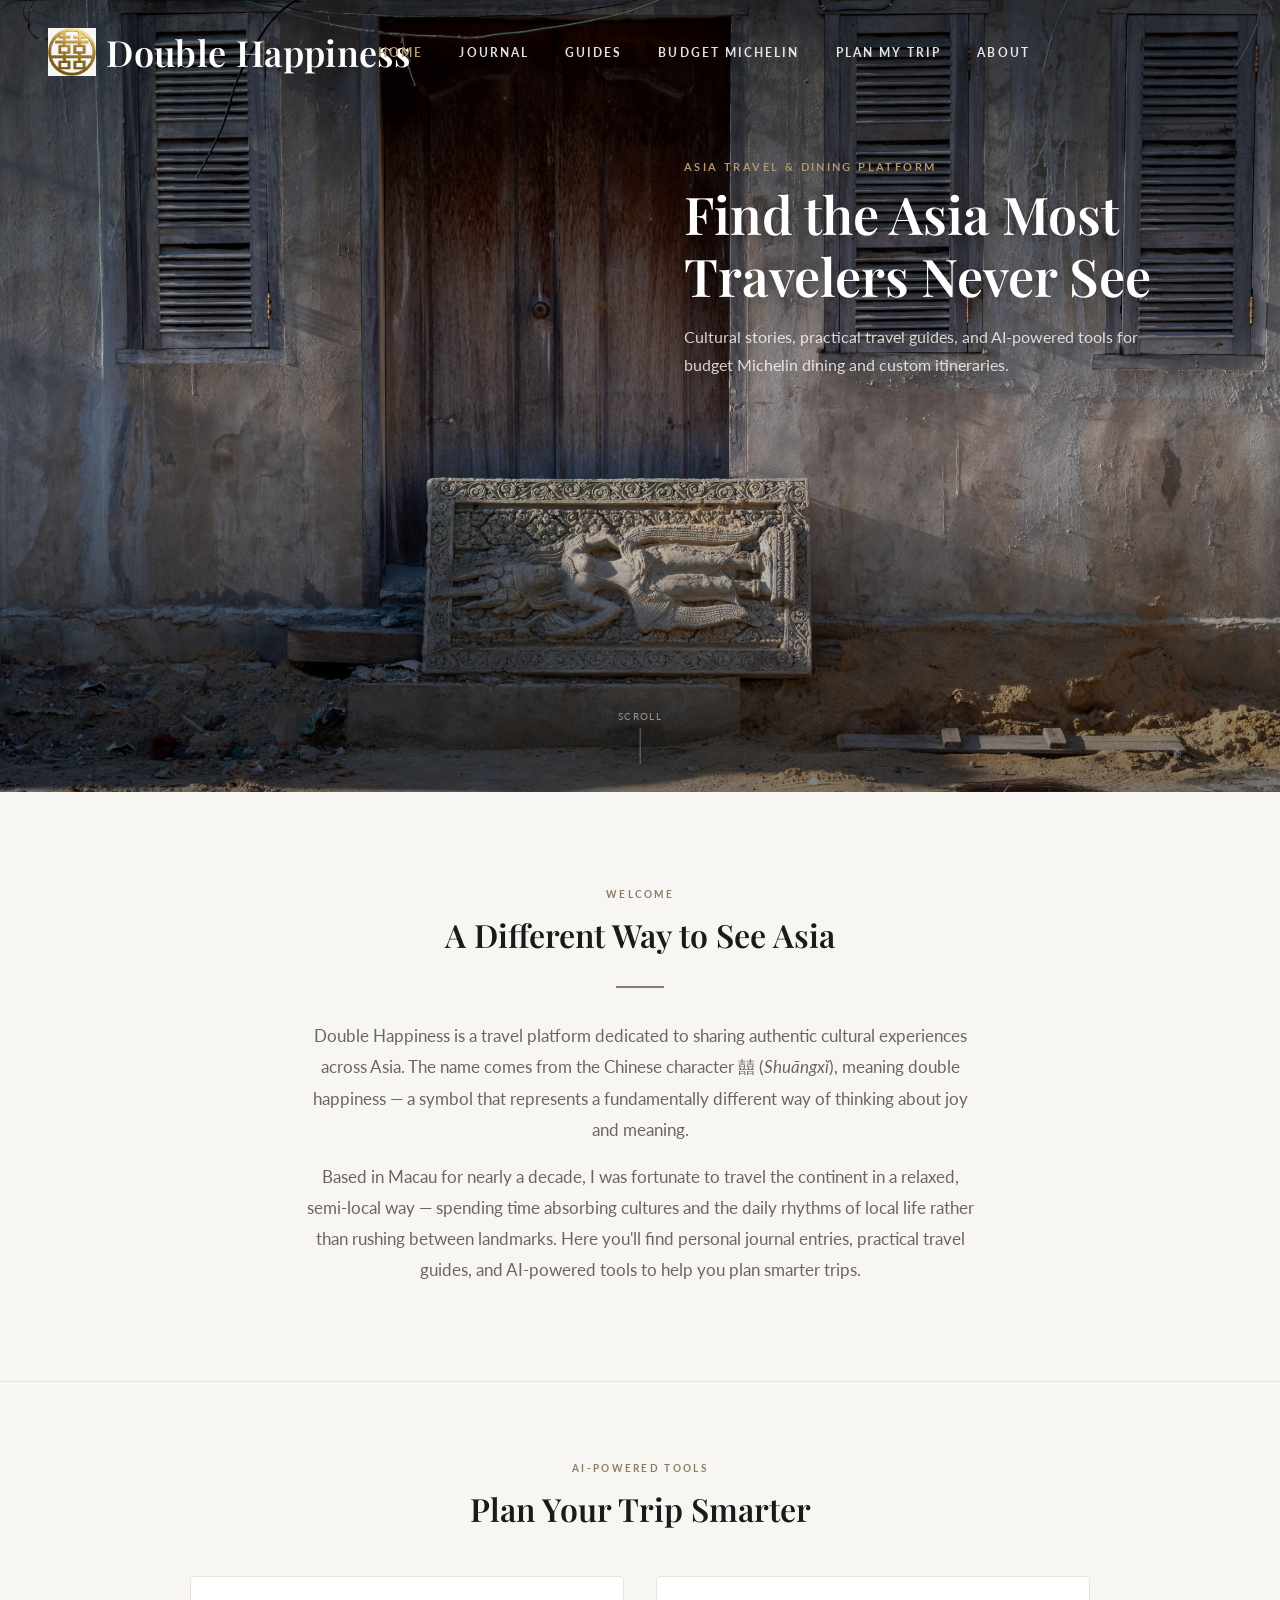
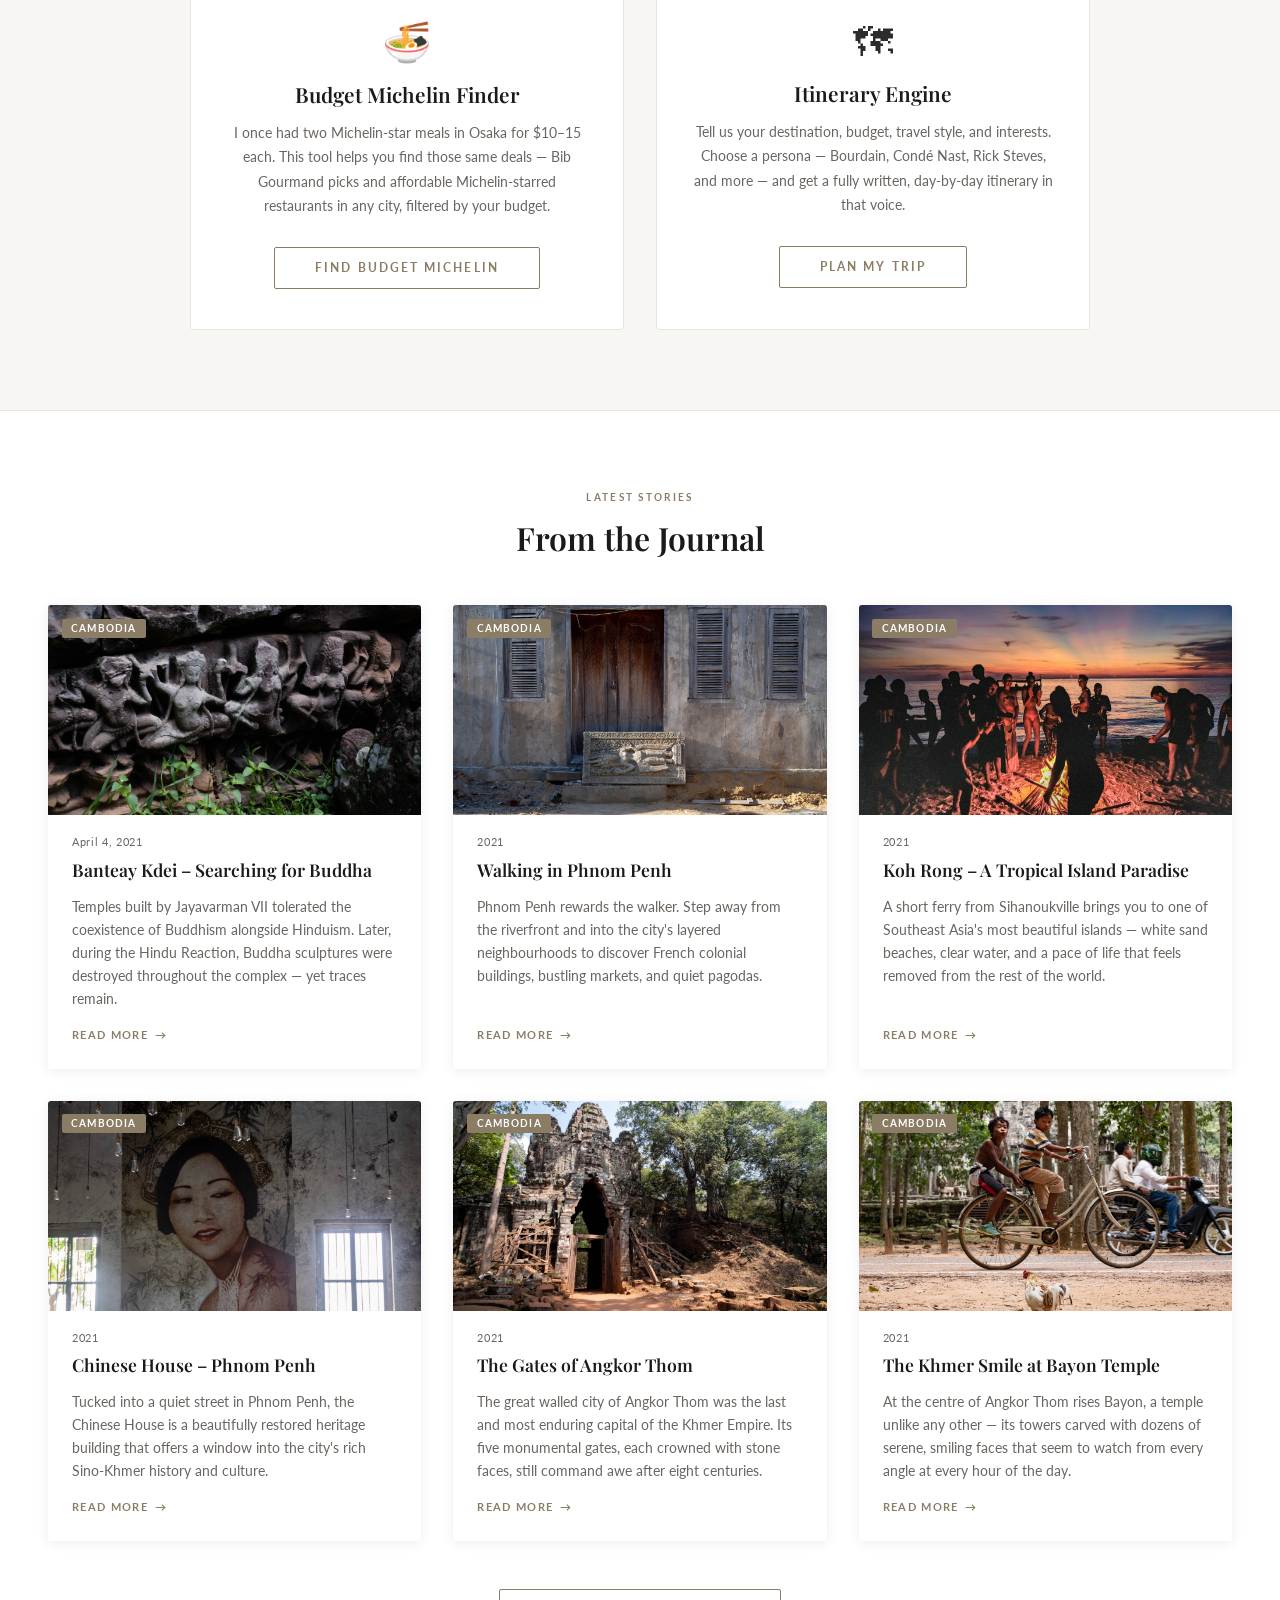
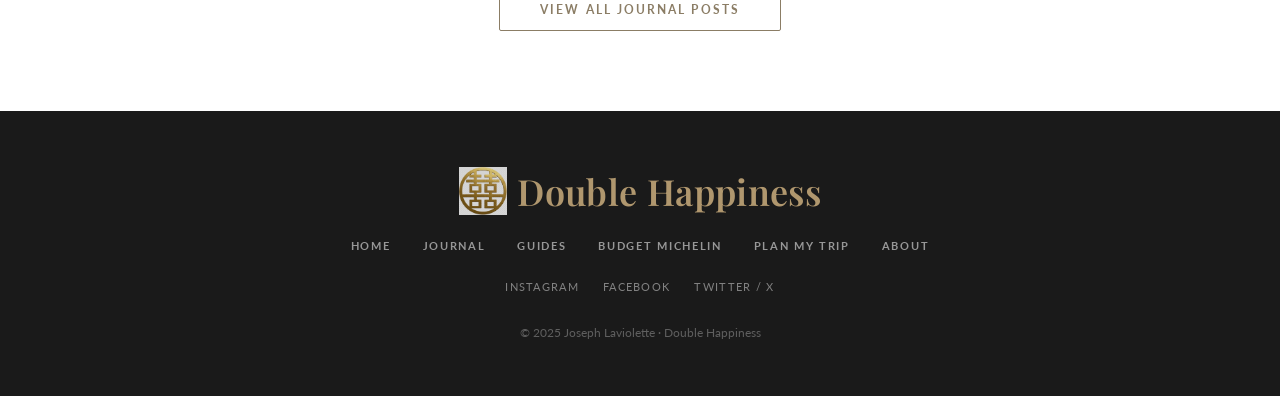
==== commit 2f8fdc08: "Replace 囍 text logo with DH Logo.png image Swaps the Unicode character logo-char for the circular go" ====
--- a/index.html
+++ b/index.html
@@ -16,7 +16,7 @@
   <!-- Sticky nav (appears on scroll) -->
   <nav class="sticky-nav" id="stickyNav" aria-label="Primary navigation">
     <a href="index.html" class="logo">
-      <span class="logo-char">囍</span>
+      <img src="images/dh-logo.png" alt="Double Happiness logo" class="logo-img">
       <span class="logo-text">
         <span class="logo-name">Double Happiness</span>
         <span class="logo-tagline">Asia Travel & Dining Platform</span>
@@ -39,7 +39,7 @@
     <div class="hero-header">
       <!-- Logo – left column -->
       <a href="index.html" class="logo">
-        <span class="logo-char">囍</span>
+        <img src="images/dh-logo.png" alt="Double Happiness logo" class="logo-img">
         <span class="logo-text">
           <span class="logo-name">Double Happiness</span>
           <span class="logo-tagline">Asia Travel & Dining Platform</span>
@@ -217,7 +217,7 @@
   <!-- FOOTER -->
   <footer>
     <a href="index.html" class="footer-logo logo">
-      <span class="logo-char">囍</span>
+      <img src="images/dh-logo.png" alt="Double Happiness logo" class="logo-img">
       <span class="logo-text">
         <span class="logo-name">Double Happiness</span>
         <span class="logo-tagline">Asia Travel & Dining Platform</span>
--- a/css/styles.css
+++ b/css/styles.css
@@ -42,11 +42,12 @@
   flex-shrink: 0;
 }
 
-.logo-char {
-  font-size: 2.25rem;
-  color: var(--gold);
-  line-height: 1;
-  font-family: serif;
+.logo-img {
+  width: 48px;
+  height: 48px;
+  object-fit: contain;
+  display: block;
+  flex-shrink: 0;
 }
 
 .logo-text {
@@ -424,7 +425,7 @@
 
 .footer-logo .logo-name { color: var(--gold-light); }
 .footer-logo .logo-tagline { color: rgba(255,255,255,0.45); }
-.footer-logo .logo-char { color: var(--gold); }
+.footer-logo .logo-img { opacity: 0.85; }
 
 .footer-nav {
   display: flex;
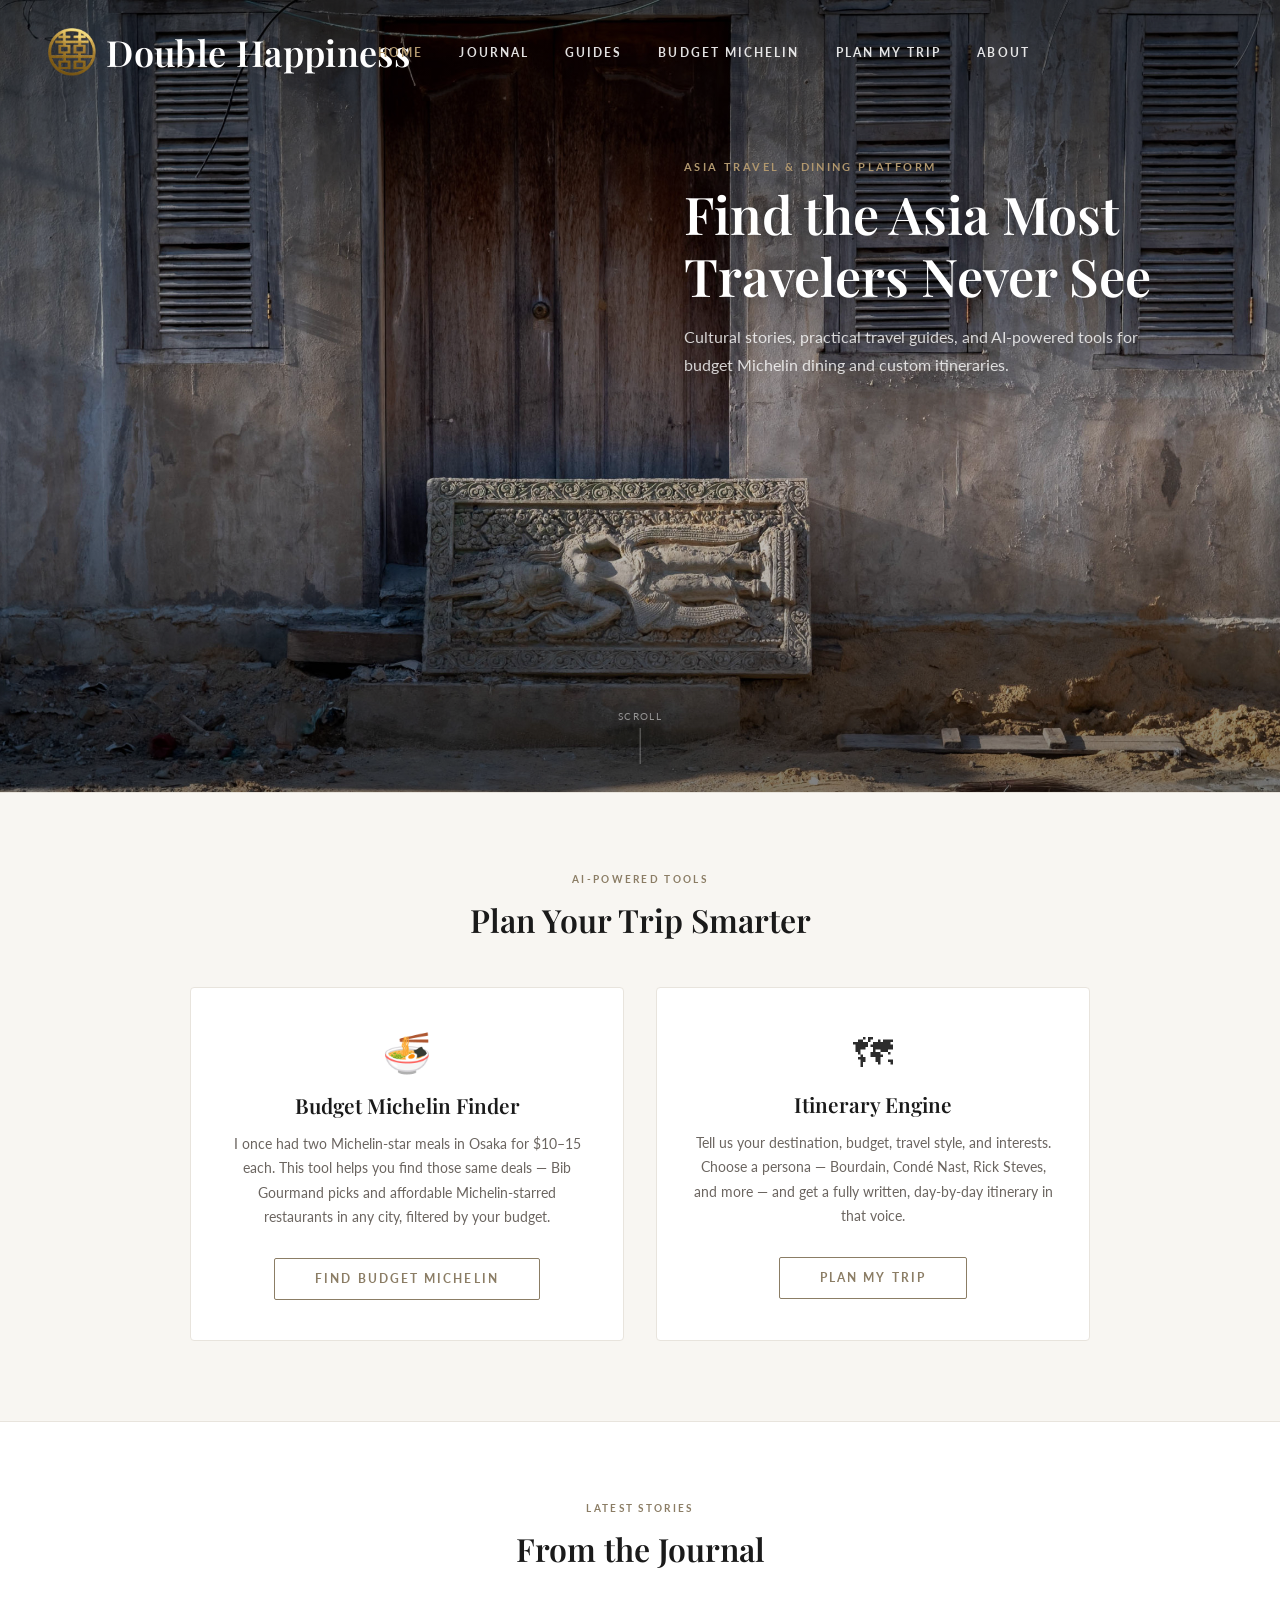
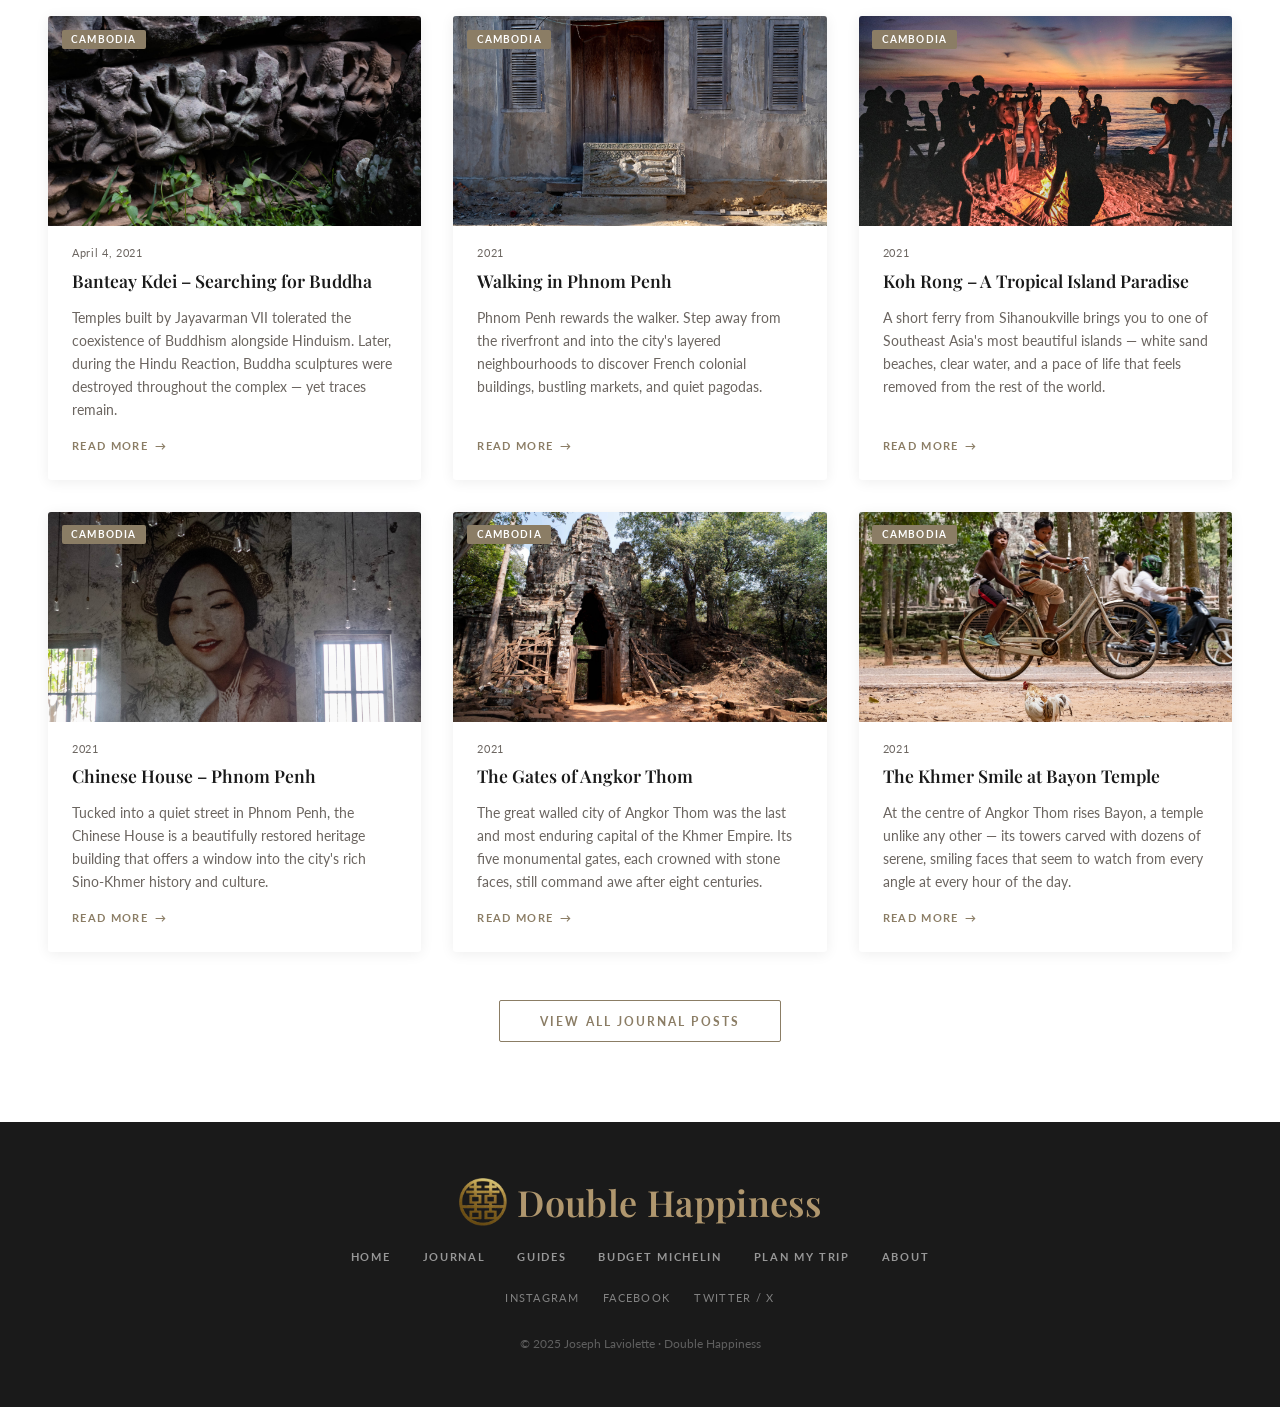
==== commit 3663b674: "Move 'A Different Way to See Asia' from homepage to About page Section removed from index.html and p" ====
--- a/index.html
+++ b/index.html
@@ -74,21 +74,6 @@
 
   </header>
 
-  <!-- INTRO -->
-  <section class="intro">
-    <div class="intro-inner">
-      <span class="section-label">Welcome</span>
-      <h2>A Different Way to See Asia</h2>
-      <div class="divider"></div>
-      <p>
-        Double Happiness is a travel platform dedicated to sharing authentic cultural experiences across Asia. The name comes from the Chinese character 囍 (<em>Shuāngxǐ</em>), meaning double happiness — a symbol that represents a fundamentally different way of thinking about joy and meaning.
-      </p>
-      <p>
-        Based in Macau for nearly a decade, I was fortunate to travel the continent in a relaxed, semi-local way — spending time absorbing cultures and the daily rhythms of local life rather than rushing between landmarks. Here you'll find personal journal entries, practical travel guides, and AI-powered tools to help you plan smarter trips.
-      </p>
-    </div>
-  </section>
-
   <!-- TOOLS SECTION -->
   <section class="tools-section">
     <div class="section-header">
--- a/css/styles.css
+++ b/css/styles.css
@@ -533,6 +533,11 @@
   padding: 5rem 2rem 6rem;
 }
 
+.about-intro-banner {
+  margin: 0 -2rem 3.5rem;
+  border-radius: 4px;
+}
+
 .about-intro {
   display: flex;
   gap: 3.5rem;
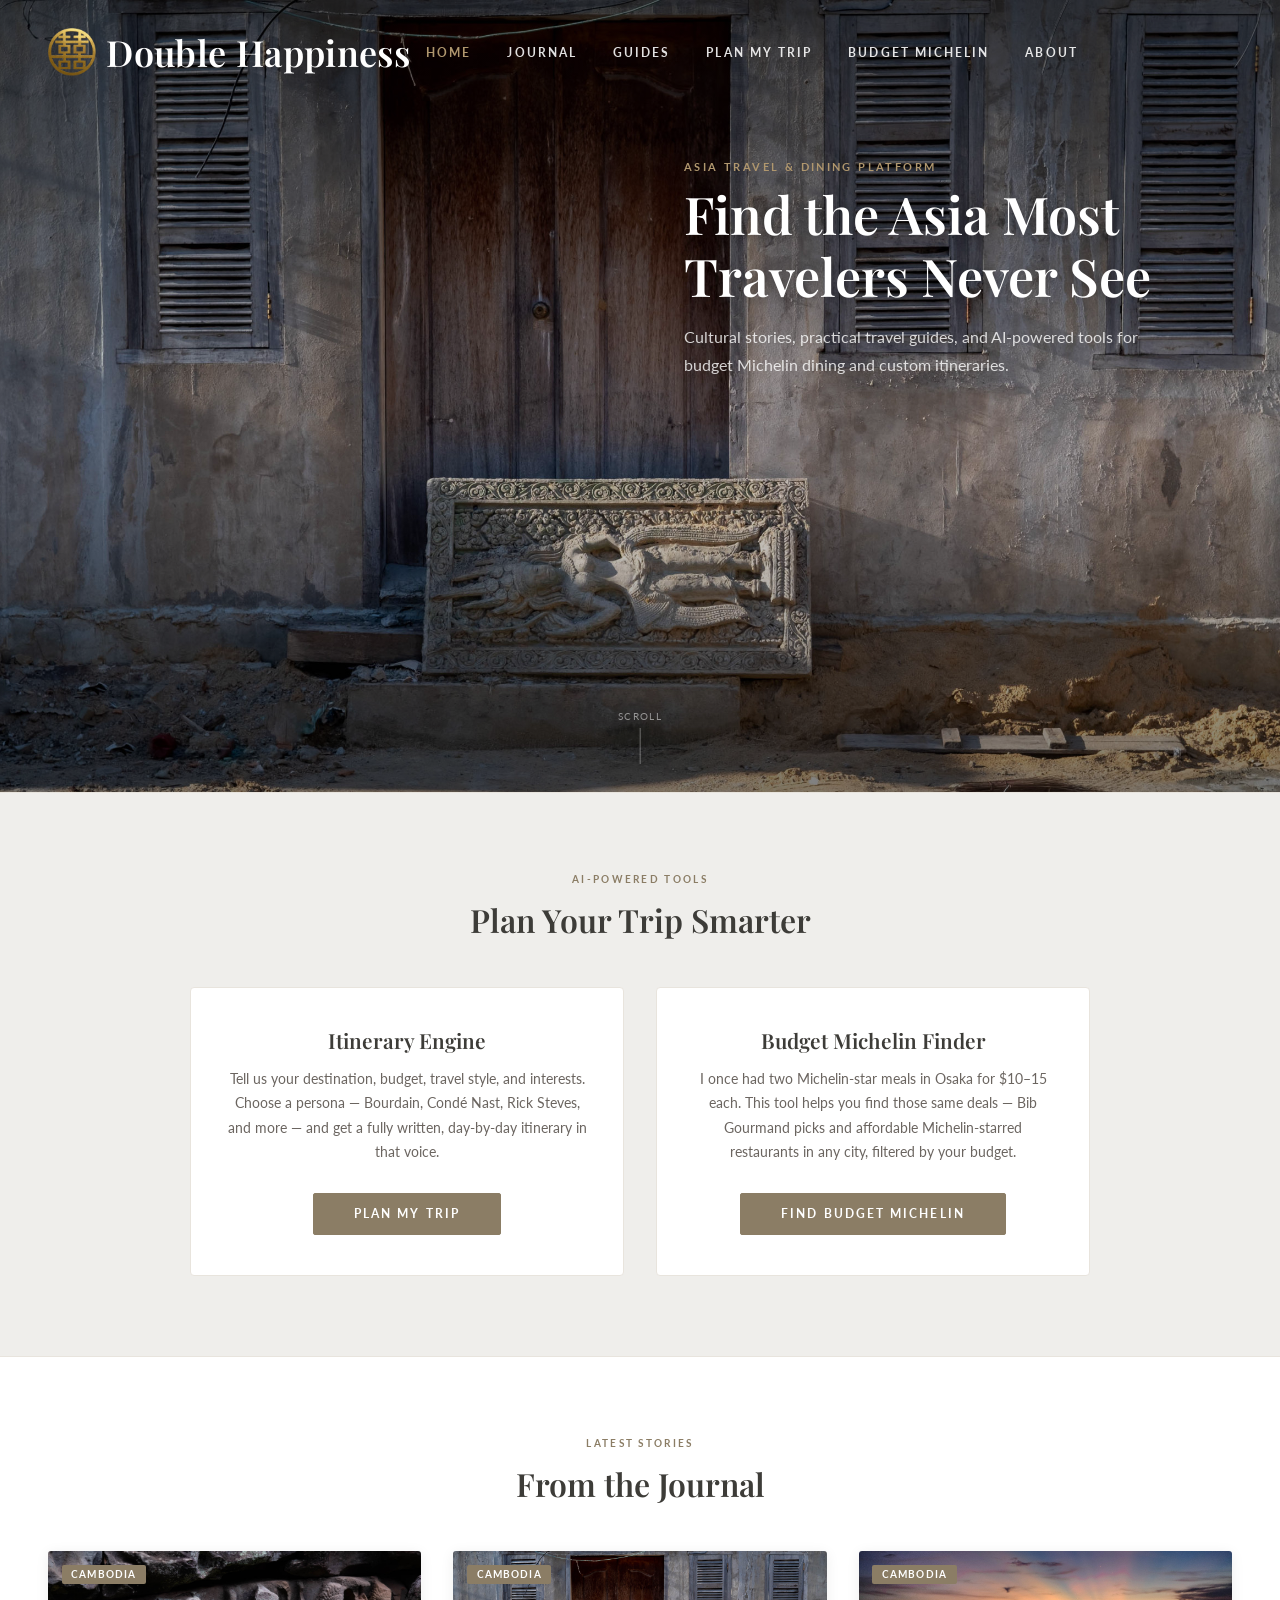
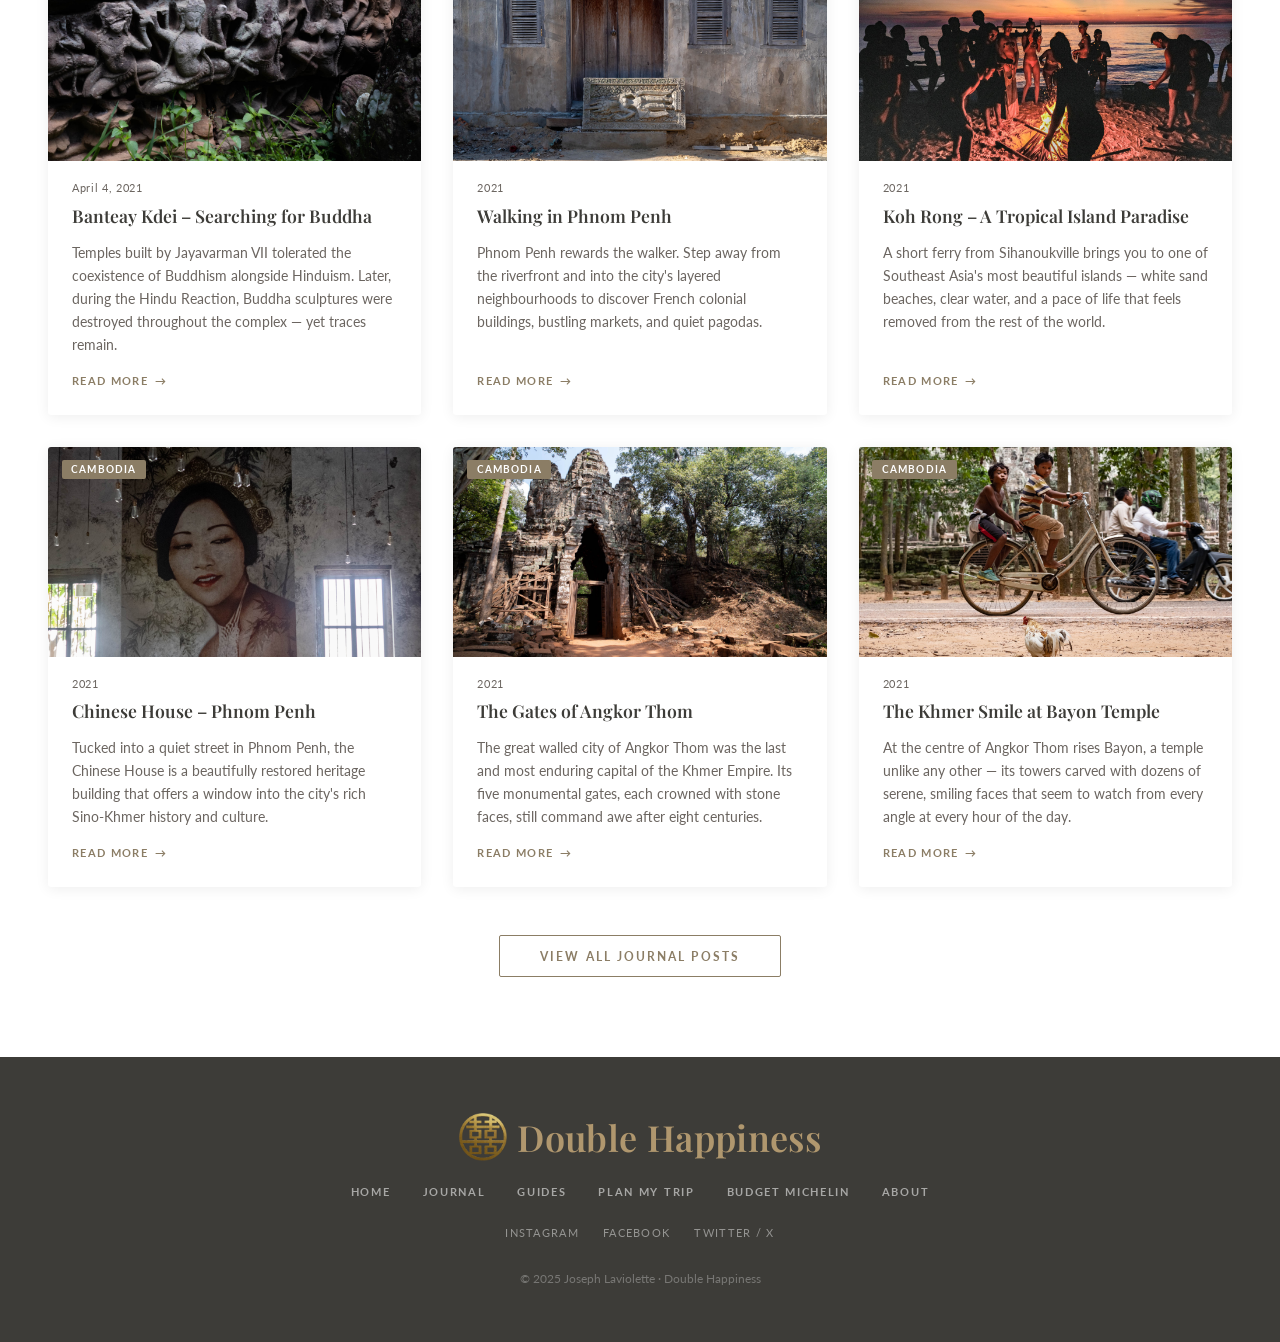
==== commit a57b74ea: "Batch updates: nav, colors, about page, contributors, logo - Swap nav order: Plan My Trip before Bud" ====
--- a/index.html
+++ b/index.html
@@ -26,8 +26,8 @@
       <a href="index.html" class="active">Home</a>
       <a href="journal.html">Journal</a>
       <a href="guides.html">Guides</a>
+      <a href="plan.html">Plan My Trip</a>
       <a href="michelin.html">Budget Michelin</a>
-      <a href="plan.html">Plan My Trip</a>
       <a href="about.html">About</a>
     </div>
     <div></div>
@@ -51,8 +51,8 @@
         <a href="index.html" class="active">Home</a>
         <a href="journal.html">Journal</a>
         <a href="guides.html">Guides</a>
+        <a href="plan.html">Plan My Trip</a>
         <a href="michelin.html">Budget Michelin</a>
-        <a href="plan.html">Plan My Trip</a>
         <a href="about.html">About</a>
       </nav>
 
@@ -83,17 +83,15 @@
     <div class="tools-grid">
 
       <article class="tool-feature-card">
-        <div class="tool-feature-icon">🍜</div>
+        <h3>Itinerary Engine</h3>
+        <p>Tell us your destination, budget, travel style, and interests. Choose a persona — Bourdain, Condé Nast, Rick Steves, and more — and get a fully written, day-by-day itinerary in that voice.</p>
+        <a href="plan.html" class="btn-outline">Plan My Trip</a>
+      </article>
+
+      <article class="tool-feature-card">
         <h3>Budget Michelin Finder</h3>
         <p>I once had two Michelin-star meals in Osaka for $10–15 each. This tool helps you find those same deals — Bib Gourmand picks and affordable Michelin-starred restaurants in any city, filtered by your budget.</p>
         <a href="michelin.html" class="btn-outline">Find Budget Michelin</a>
-      </article>
-
-      <article class="tool-feature-card">
-        <div class="tool-feature-icon">🗺</div>
-        <h3>Itinerary Engine</h3>
-        <p>Tell us your destination, budget, travel style, and interests. Choose a persona — Bourdain, Condé Nast, Rick Steves, and more — and get a fully written, day-by-day itinerary in that voice.</p>
-        <a href="plan.html" class="btn-outline">Plan My Trip</a>
       </article>
 
     </div>
@@ -213,8 +211,8 @@
       <a href="index.html">Home</a>
       <a href="journal.html">Journal</a>
       <a href="guides.html">Guides</a>
+      <a href="plan.html">Plan My Trip</a>
       <a href="michelin.html">Budget Michelin</a>
-      <a href="plan.html">Plan My Trip</a>
       <a href="about.html">About</a>
     </nav>
 
--- a/css/styles.css
+++ b/css/styles.css
@@ -16,10 +16,10 @@
 :root {
   --gold: #8b7d65;
   --gold-light: #b0976e;
-  --dark: #1a1a1a;
+  --dark: #3D3C38;
   --text: #2c2c2c;
   --text-light: #6b6560;
-  --bg-light: #f8f6f2;
+  --bg-light: #EFEEEB;
   --border: #e8e4dd;
   --white: #fff;
 }
@@ -45,8 +45,9 @@
 .logo-img {
   width: 48px;
   height: 48px;
+  max-width: 48px;
   object-fit: contain;
-  display: block;
+  display: block !important;
   flex-shrink: 0;
 }
 
@@ -405,6 +406,20 @@
   color: #fff;
 }
 
+/* Tool feature cards on homepage — solid fill matching .tool-submit style */
+.tool-feature-card .btn-outline {
+  background: var(--gold);
+  color: #fff;
+  border-color: var(--gold);
+  transition: background 0.2s, transform 0.15s;
+}
+
+.tool-feature-card .btn-outline:hover {
+  background: var(--gold-light);
+  color: #fff;
+  transform: translateY(-1px);
+}
+
 
 /* ══════════════════════════════
    FOOTER
@@ -533,6 +548,33 @@
   padding: 5rem 2rem 6rem;
 }
 
+.about-story {
+  margin-bottom: 3.5rem;
+  padding-bottom: 3.5rem;
+  border-bottom: 1px solid var(--border);
+}
+
+.about-story h2 {
+  font-size: 2rem;
+  color: var(--dark);
+  margin-bottom: 1.5rem;
+}
+
+.about-story h3 {
+  font-size: 1.35rem;
+  color: var(--dark);
+  margin: 2.5rem 0 1rem;
+}
+
+.about-story p {
+  font-size: 1.05rem;
+  line-height: 1.88;
+  color: var(--text-light);
+  margin-bottom: 1.5rem;
+}
+
+.about-story p:last-child { margin-bottom: 0; }
+
 .about-intro-banner {
   margin: 0 -2rem 3.5rem;
   border-radius: 4px;
@@ -553,7 +595,9 @@
   width: 200px;
   height: 200px;
   border-radius: 50%;
-  object-fit: cover;
+  object-fit: contain;
+  object-position: center top;
+  background: var(--bg-light);
   border: 4px solid var(--gold);
 }
 
@@ -609,6 +653,107 @@
   font-size: 1.5rem;
   color: var(--dark);
   margin: 2.5rem 0 1rem;
+}
+
+
+/* ══════════════════════════════
+   CONTRIBUTORS SECTION
+══════════════════════════════ */
+.contributors-section {
+  background: var(--bg-light);
+  border-top: 1px solid var(--border);
+  padding: 5rem 3rem 6rem;
+}
+
+.contributors-inner {
+  max-width: 860px;
+  margin: 0 auto;
+  text-align: center;
+}
+
+.contributors-inner h2 {
+  font-size: 2rem;
+  color: var(--dark);
+  margin-bottom: 3rem;
+}
+
+.contributors-grid {
+  display: flex;
+  flex-direction: column;
+  gap: 2.5rem;
+}
+
+.contributor-card {
+  display: flex;
+  align-items: flex-start;
+  gap: 2.5rem;
+}
+
+.contributor-photo {
+  width: 180px;
+  height: 180px;
+  border-radius: 50%;
+  border: 4px solid var(--gold);
+  flex-shrink: 0;
+}
+
+img.contributor-photo {
+  object-fit: contain;
+  object-position: center top;
+  background: var(--white);
+}
+
+.contributor-info {
+  padding-top: 0.5rem;
+}
+
+.contributor-name {
+  font-family: 'Playfair Display', serif;
+  font-size: 1.35rem;
+  color: var(--dark);
+  margin-bottom: 0.3rem;
+}
+
+.contributor-role {
+  font-size: 0.68rem;
+  letter-spacing: 0.2em;
+  text-transform: uppercase;
+  color: var(--gold);
+  font-weight: 700;
+  margin-bottom: 1rem;
+}
+
+.contributor-bio {
+  font-size: 0.95rem;
+  line-height: 1.8;
+  color: var(--text-light);
+  margin-bottom: 1.25rem;
+}
+
+.contributor-social {
+  display: flex;
+  gap: 1rem;
+}
+
+.contributor-social a {
+  font-size: 0.68rem;
+  letter-spacing: 0.12em;
+  text-transform: uppercase;
+  color: var(--text-light);
+  text-decoration: none;
+  border-bottom: 1px solid var(--border);
+  padding-bottom: 2px;
+  transition: color 0.2s, border-color 0.2s;
+}
+
+.contributor-social a:hover {
+  color: var(--gold);
+  border-color: var(--gold);
+}
+
+@media (max-width: 600px) {
+  .contributor-card { flex-direction: column; align-items: center; text-align: center; }
+  .contributor-social { justify-content: center; }
 }
 
 
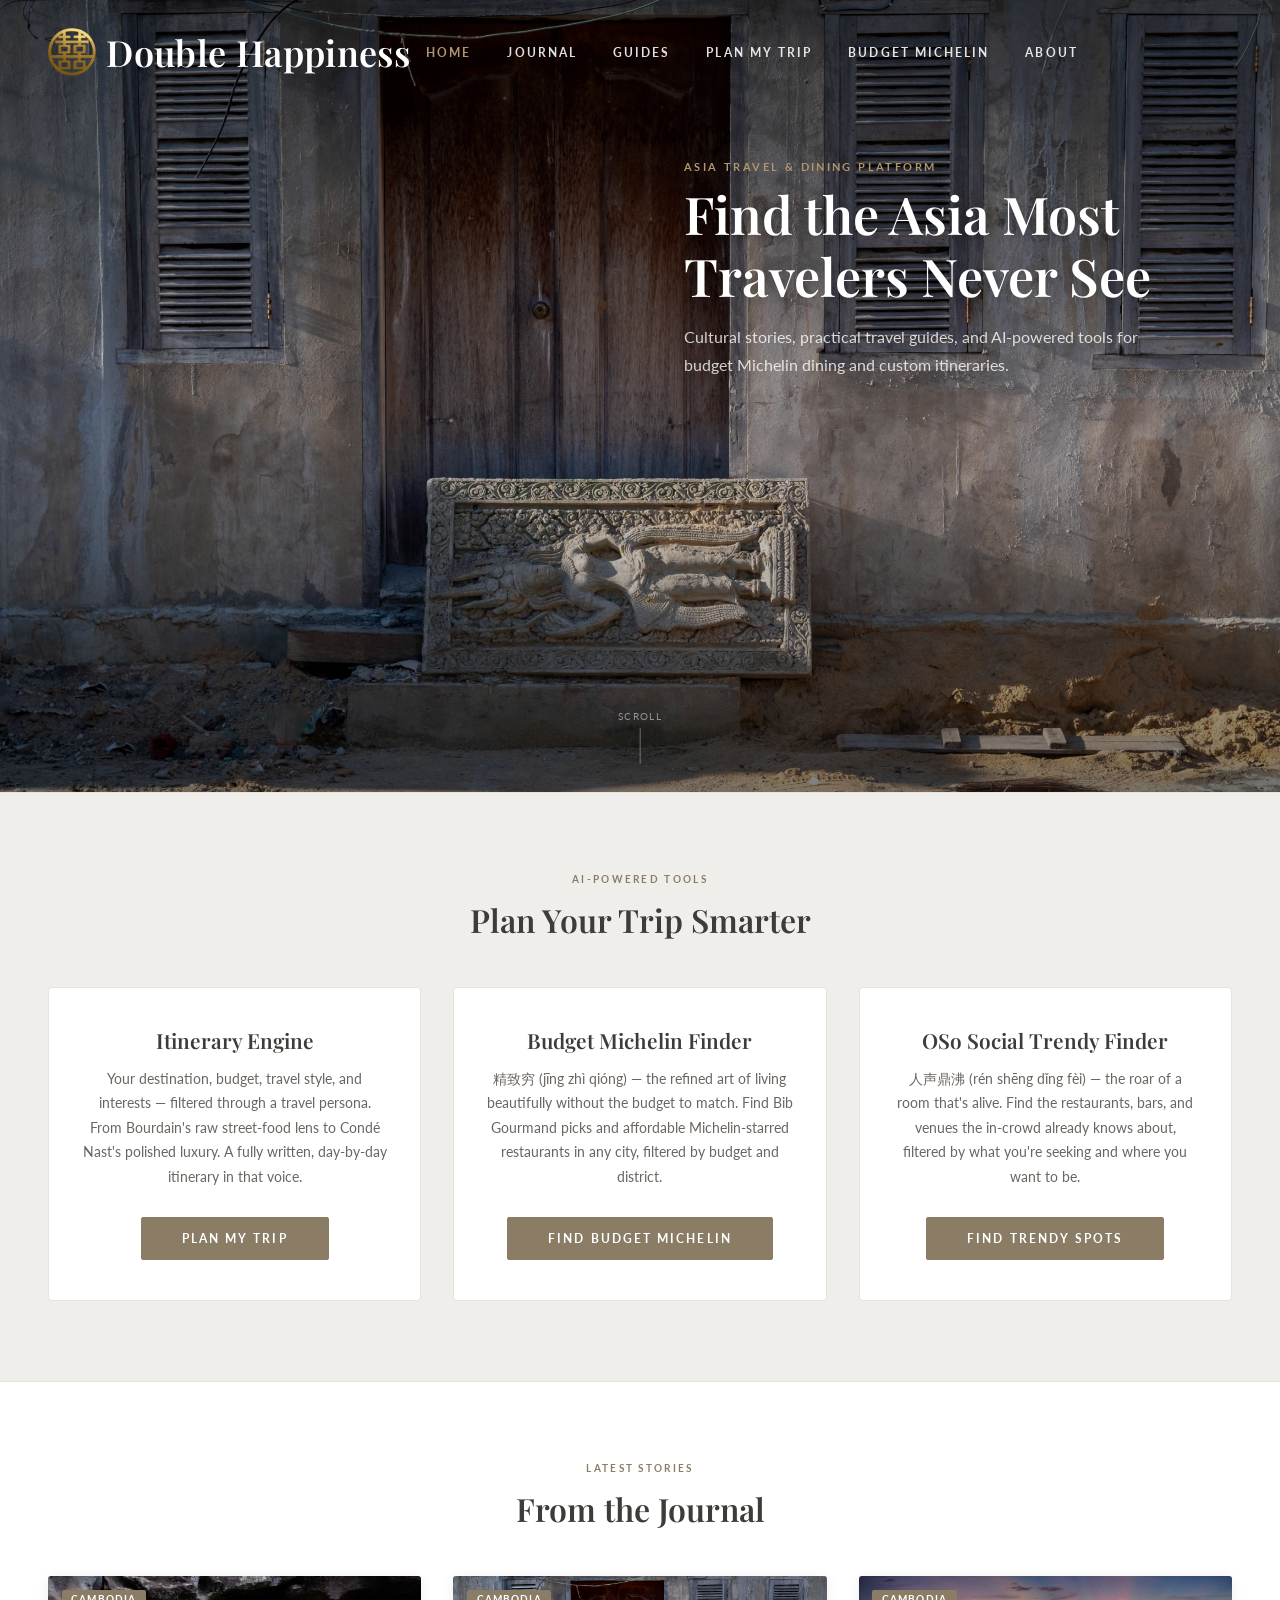
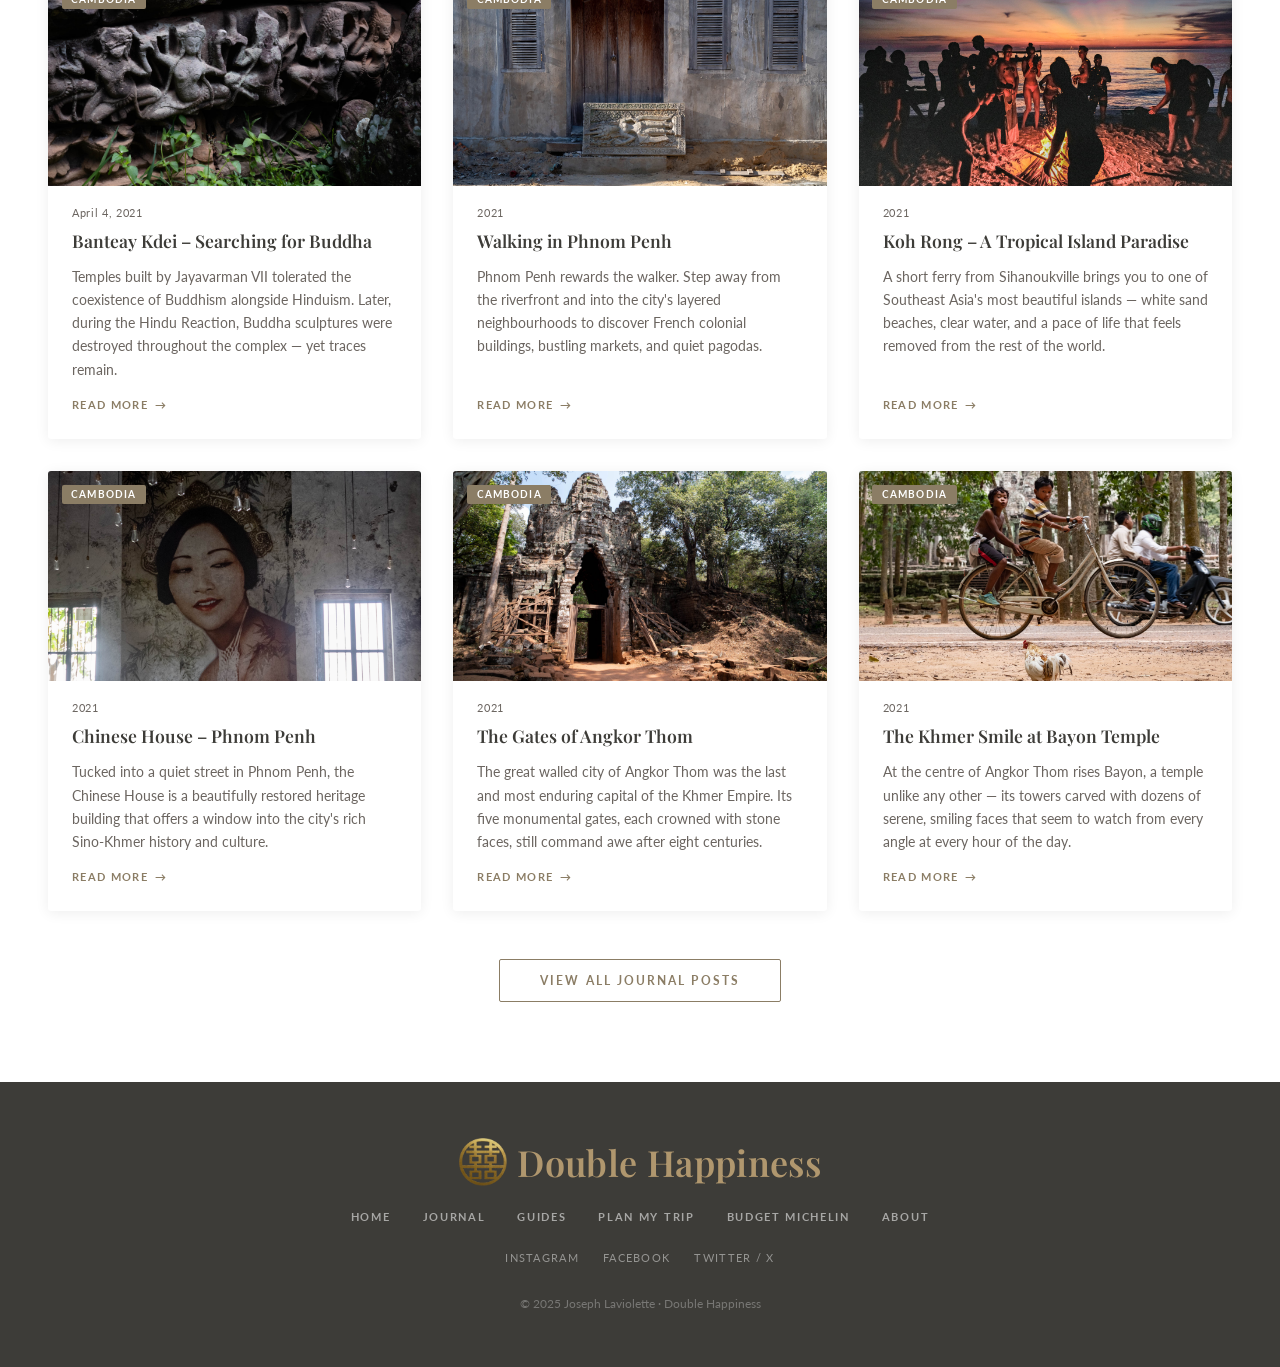
==== commit 2f62a909: "Side-by-side tool layout, OSo Social, homepage tool section updates - michelin.html: Budget Michelin" ====
--- a/index.html
+++ b/index.html
@@ -9,14 +9,14 @@
   <link rel="preconnect" href="https://fonts.googleapis.com">
   <link rel="preconnect" href="https://fonts.gstatic.com" crossorigin>
   <link href="https://fonts.googleapis.com/css2?family=Playfair+Display:ital,wght@0,400;0,600;1,400&family=Lato:wght@300;400;700&display=swap" rel="stylesheet">
-  <link rel="stylesheet" href="css/styles.css">
+  <link rel="stylesheet" href="css/styles.css?v=4">
 </head>
 <body>
 
   <!-- Sticky nav (appears on scroll) -->
   <nav class="sticky-nav" id="stickyNav" aria-label="Primary navigation">
     <a href="index.html" class="logo">
-      <img src="images/dh-logo.png" alt="Double Happiness logo" class="logo-img">
+      <img src="images/dh-logo.png" alt="Double Happiness logo" class="logo-img" width="48" height="48">
       <span class="logo-text">
         <span class="logo-name">Double Happiness</span>
         <span class="logo-tagline">Asia Travel & Dining Platform</span>
@@ -39,7 +39,7 @@
     <div class="hero-header">
       <!-- Logo – left column -->
       <a href="index.html" class="logo">
-        <img src="images/dh-logo.png" alt="Double Happiness logo" class="logo-img">
+        <img src="images/dh-logo.png" alt="Double Happiness logo" class="logo-img" width="48" height="48">
         <span class="logo-text">
           <span class="logo-name">Double Happiness</span>
           <span class="logo-tagline">Asia Travel & Dining Platform</span>
@@ -84,14 +84,20 @@
 
       <article class="tool-feature-card">
         <h3>Itinerary Engine</h3>
-        <p>Tell us your destination, budget, travel style, and interests. Choose a persona — Bourdain, Condé Nast, Rick Steves, and more — and get a fully written, day-by-day itinerary in that voice.</p>
+        <p>Your destination, budget, travel style, and interests — filtered through a travel persona. From Bourdain's raw street-food lens to Condé Nast's polished luxury. A fully written, day-by-day itinerary in that voice.</p>
         <a href="plan.html" class="btn-outline">Plan My Trip</a>
       </article>
 
       <article class="tool-feature-card">
         <h3>Budget Michelin Finder</h3>
-        <p>I once had two Michelin-star meals in Osaka for $10–15 each. This tool helps you find those same deals — Bib Gourmand picks and affordable Michelin-starred restaurants in any city, filtered by your budget.</p>
+        <p>精致穷 (jīng zhì qióng) — the refined art of living beautifully without the budget to match. Find Bib Gourmand picks and affordable Michelin-starred restaurants in any city, filtered by budget and district.</p>
         <a href="michelin.html" class="btn-outline">Find Budget Michelin</a>
+      </article>
+
+      <article class="tool-feature-card">
+        <h3>OSo Social Trendy Finder</h3>
+        <p>人声鼎沸 (rén shēng dǐng fèi) — the roar of a room that's alive. Find the restaurants, bars, and venues the in-crowd already knows about, filtered by what you're seeking and where you want to be.</p>
+        <a href="michelin.html#oso-social" class="btn-outline">Find Trendy Spots</a>
       </article>
 
     </div>
@@ -200,7 +206,7 @@
   <!-- FOOTER -->
   <footer>
     <a href="index.html" class="footer-logo logo">
-      <img src="images/dh-logo.png" alt="Double Happiness logo" class="logo-img">
+      <img src="images/dh-logo.png" alt="Double Happiness logo" class="logo-img" width="48" height="48">
       <span class="logo-text">
         <span class="logo-name">Double Happiness</span>
         <span class="logo-tagline">Asia Travel & Dining Platform</span>
--- a/css/styles.css
+++ b/css/styles.css
@@ -520,22 +520,72 @@
 .page-nav a.active { color: var(--gold-light); }
 
 /* Page title banner */
-.page-banner {
-  background: var(--bg-light);
-  border-bottom: 1px solid var(--border);
-  padding: 3.5rem 3rem 3rem;
-  text-align: center;
-}
-
-.page-banner h1 {
+.page-intro {
+  margin-bottom: 1.5rem;
+}
+
+.page-intro h1 {
   font-size: 2.5rem;
   color: var(--dark);
+  margin: 0.4rem 0 0;
+}
+
+.page-intro h1::after,
+.page-intro h2::after {
+  content: '';
+  display: block;
+  width: 48px;
+  height: 2px;
+  background: var(--gold);
+  margin-top: 0.75rem;
+  margin-bottom: 0.9rem;
+}
+
+.page-intro h2 {
+  font-size: 2.5rem;
+  color: var(--dark);
+  margin: 0.4rem 0 0;
+}
+
+.tool-section-break {
+  border-top: 1px solid var(--border);
+  margin: 5rem 0 4rem;
+}
+
+.tool-columns {
+  display: grid;
+  grid-template-columns: 1fr 1fr;
+  gap: 3rem;
+  align-items: start;
+  margin-bottom: 2rem;
+}
+
+.tool-column .page-intro h1,
+.tool-column .page-intro h2 {
+  font-size: 1.9rem;
+}
+
+.tool-column .tool-form-wrap {
+  margin-bottom: 0;
+}
+
+@media (max-width: 900px) {
+  .tool-columns { grid-template-columns: 1fr; }
+}
+
+.page-intro-tagline {
+  font-size: 1rem;
+  color: var(--text-light);
+  font-style: italic;
+  margin-bottom: 0;
+  line-height: 1.6;
+}
+
+.page-intro > p {
+  color: var(--text-light);
+  font-size: 0.95rem;
+  line-height: 1.7;
   margin-bottom: 0.5rem;
-}
-
-.page-banner p {
-  color: var(--text-light);
-  font-size: 0.95rem;
 }
 
 
@@ -927,9 +977,9 @@
 
 .tools-grid {
   display: grid;
-  grid-template-columns: repeat(2, 1fr);
+  grid-template-columns: repeat(3, 1fr);
   gap: 2rem;
-  max-width: 900px;
+  max-width: 1200px;
   margin: 3rem auto 0;
 }
 
@@ -1022,7 +1072,7 @@
    TOOL PAGES (michelin + plan)
 ══════════════════════════════ */
 .tool-page {
-  max-width: 860px;
+  max-width: 1100px;
   margin: 0 auto;
   padding: 4rem 2rem 6rem;
 }
@@ -1285,7 +1335,34 @@
   font-weight: 700;
   color: var(--text-light);
   cursor: pointer;
+  position: relative;
   transition: background 0.15s, color 0.15s, border-color 0.15s;
+}
+
+/* Priority order badges on interests and persona cards */
+.order-badge {
+  position: absolute;
+  top: -7px;
+  right: -4px;
+  width: 16px;
+  height: 16px;
+  background: var(--dark);
+  color: var(--white);
+  border-radius: 50%;
+  font-size: 0.6rem;
+  font-weight: 700;
+  font-family: 'Lato', sans-serif;
+  display: flex;
+  align-items: center;
+  justify-content: center;
+  pointer-events: none;
+  z-index: 1;
+}
+
+.persona-card .order-badge {
+  top: 6px;
+  right: 8px;
+  background: var(--gold);
 }
 
 .interest-btn.active {
@@ -1301,7 +1378,7 @@
 
 .persona-grid {
   display: grid;
-  grid-template-columns: repeat(5, 1fr);
+  grid-template-columns: repeat(8, 1fr);
   gap: 0.75rem;
 }
 
@@ -1309,10 +1386,11 @@
   display: flex;
   flex-direction: column;
   gap: 0.35rem;
-  padding: 1rem 0.75rem;
+  padding: 1.4rem 0.75rem;
   border: 1px solid var(--border);
   border-radius: 4px;
   cursor: pointer;
+  position: relative;
   transition: border-color 0.15s, box-shadow 0.15s;
   background: var(--white);
 }
@@ -1416,21 +1494,26 @@
 /* ══════════════════════════════
    RESPONSIVE – new components
 ══════════════════════════════ */
+@media (max-width: 1200px) {
+  .persona-grid { grid-template-columns: repeat(4, 1fr); }
+}
+
 @media (max-width: 1024px) {
-  .persona-grid { grid-template-columns: repeat(3, 1fr); }
+  .persona-grid { grid-template-columns: repeat(4, 1fr); }
 }
 
 @media (max-width: 768px) {
-  .tools-grid          { grid-template-columns: 1fr; }
+  .tools-grid          { grid-template-columns: 1fr 1fr; }
   .results-grid        { grid-template-columns: 1fr; }
   .tool-affiliates     { grid-template-columns: 1fr; }
   .form-row-group      { grid-template-columns: 1fr; }
-  .persona-grid        { grid-template-columns: repeat(2, 1fr); }
+  .persona-grid        { grid-template-columns: repeat(3, 1fr); }
   .email-gate-form     { flex-direction: column; }
   .tools-section       { padding-left: 1.5rem; padding-right: 1.5rem; }
   .tool-page           { padding-left: 1.5rem; padding-right: 1.5rem; }
 }
 
 @media (max-width: 600px) {
-  .persona-grid { grid-template-columns: 1fr 1fr; }
-}
+  .persona-grid { grid-template-columns: repeat(2, 1fr); }
+  .tools-grid   { grid-template-columns: 1fr; }
+}
